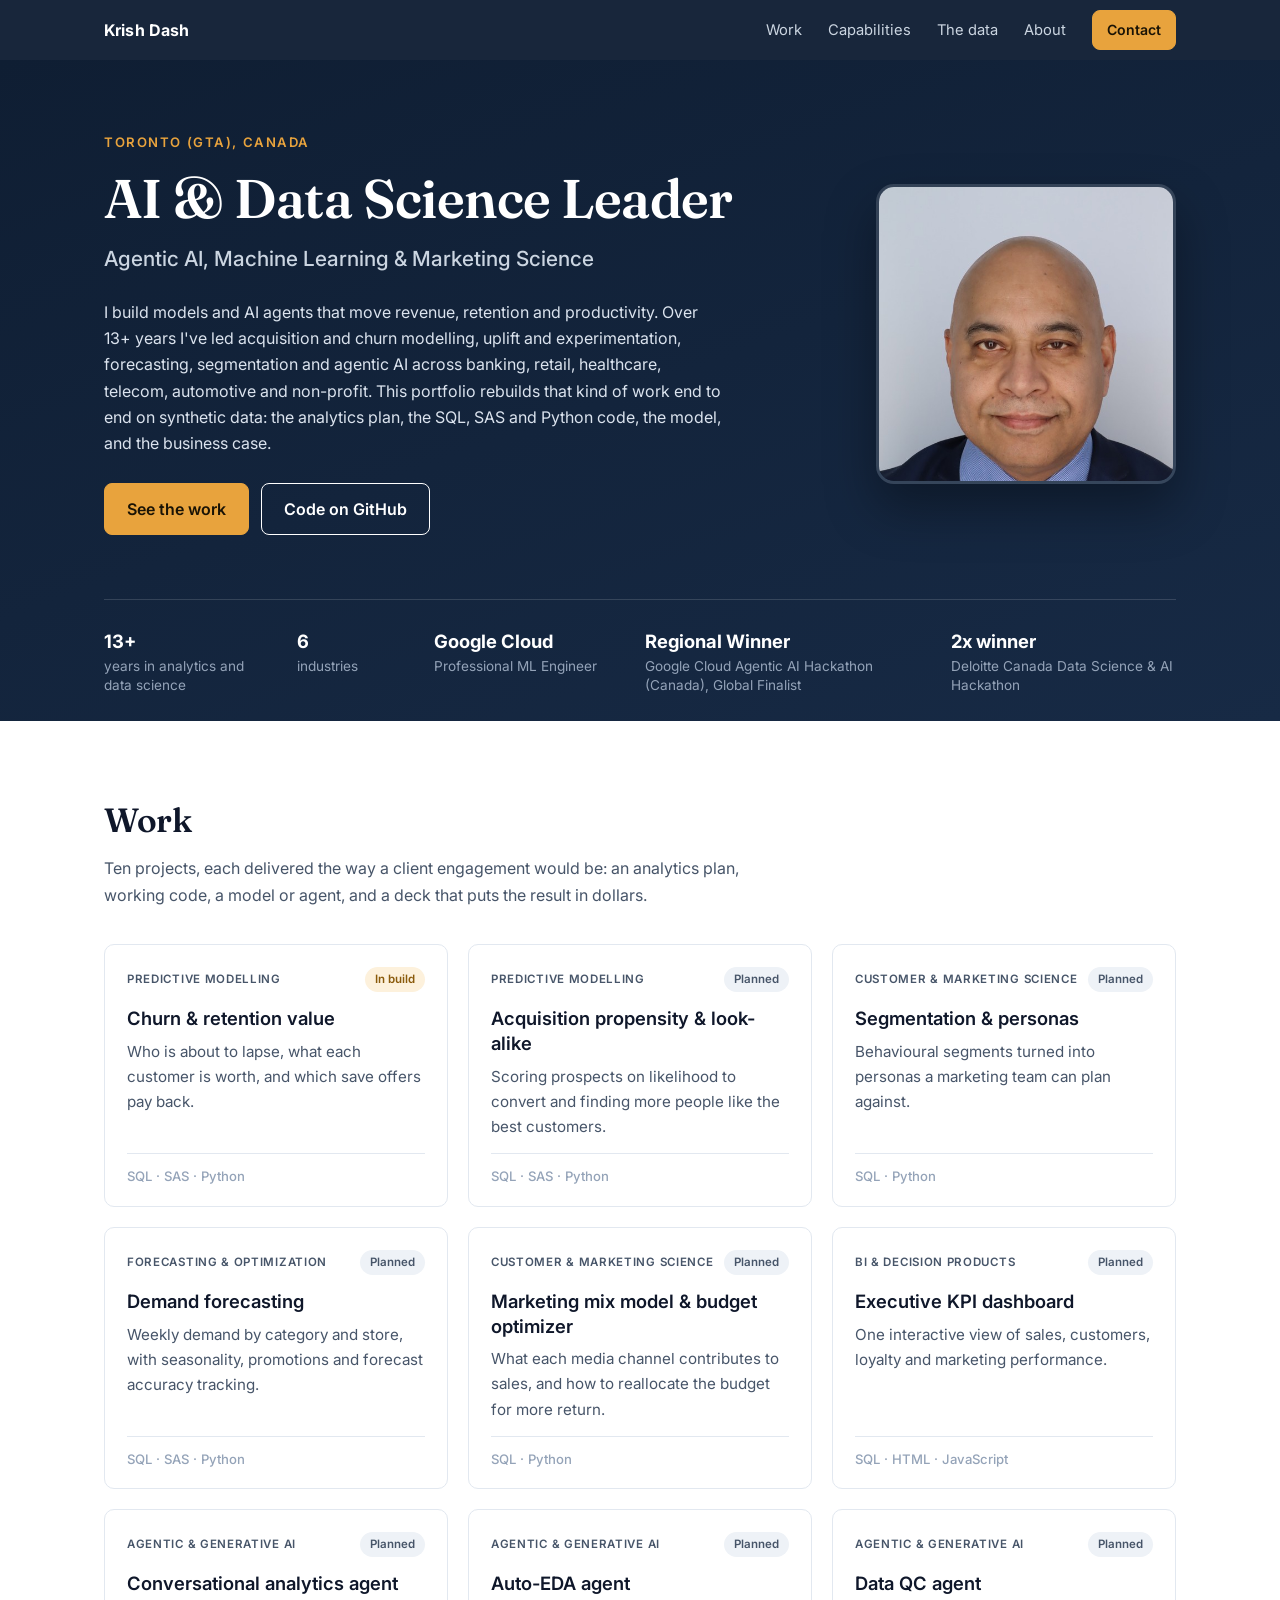
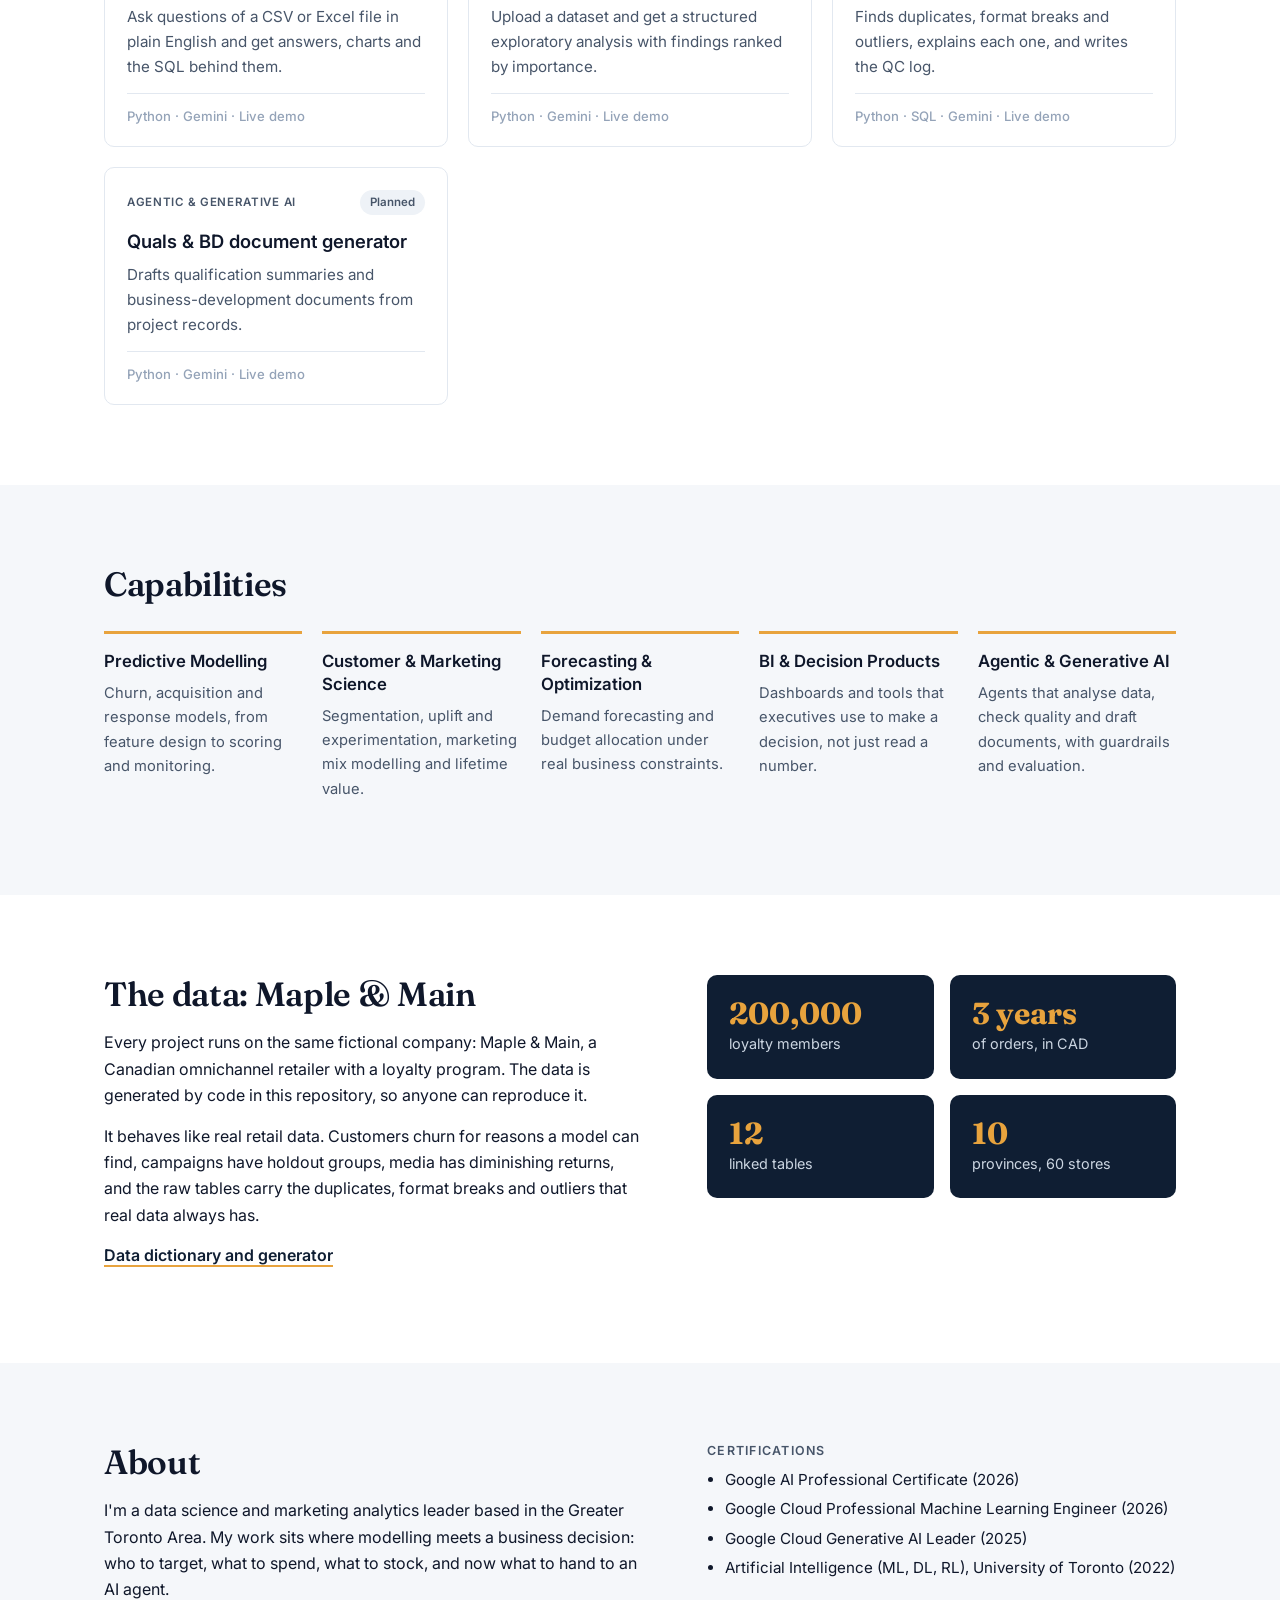
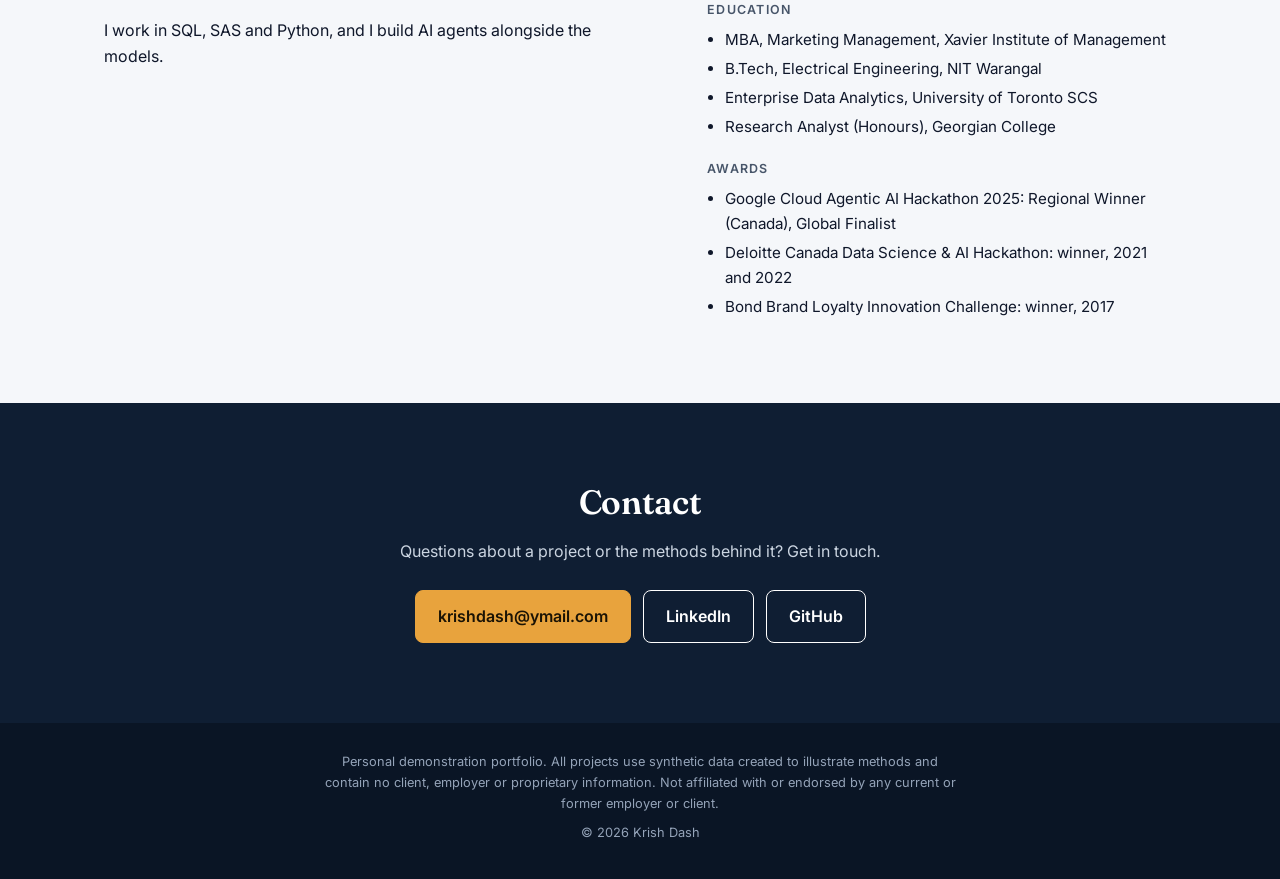
==== index.html @ e0f267b8 "Foundation: site shell, data generator, sample data" ====
<!DOCTYPE html>
<html lang="en-CA">
<head>
<meta charset="utf-8">
<meta name="viewport" content="width=device-width, initial-scale=1">
<title>Krish Dash · AI & Data Science Portfolio</title>
<meta name="description" content="End-to-end data science and agentic AI projects by Krish Dash: analytics plans, SQL, SAS and Python code, models and business cases, built on synthetic data.">
<link rel="preconnect" href="https://fonts.googleapis.com">
<link rel="preconnect" href="https://fonts.gstatic.com" crossorigin>
<link href="https://fonts.googleapis.com/css2?family=Inter:wght@400;500;600;700&family=Fraunces:opsz,wght@9..144,600&display=swap" rel="stylesheet">
<link rel="stylesheet" href="assets/css/site.css">
</head>
<body>

<header class="nav">
  <div class="wrap nav-in">
    <a class="brand" href="#top">Krish Dash</a>
    <nav aria-label="Main">
      <a href="#work">Work</a>
      <a href="#capabilities">Capabilities</a>
      <a href="#data">The data</a>
      <a href="#about">About</a>
      <a class="btn btn-sm" href="#contact">Contact</a>
    </nav>
  </div>
</header>

<main id="top">

<section class="hero">
  <div class="wrap hero-in">
    <div>
      <p class="eyebrow">Toronto (GTA), Canada</p>
      <h1>AI &amp; Data Science Leader</h1>
      <p class="sub">Agentic AI, Machine Learning &amp; Marketing Science</p>
      <p class="lead">I build models and AI agents that move revenue, retention and productivity. Over 13+ years I've led acquisition and churn modelling, uplift and experimentation, forecasting, segmentation and agentic AI across banking, retail, healthcare, telecom, automotive and non-profit. This portfolio rebuilds that kind of work end to end on synthetic data: the analytics plan, the SQL, SAS and Python code, the model, and the business case.</p>
      <div class="cta">
        <a class="btn" href="#work">See the work</a>
        <a class="btn btn-ghost" href="https://github.com/kcdash/analytics-portfolio">Code on GitHub</a>
      </div>
    </div>
    <img class="photo" src="assets/img/headshot.jpg" alt="Krish Dash" width="320" height="320">
  </div>
  <div class="wrap">
    <ul class="proof">
      <li><strong>13+</strong><span>years in analytics and data science</span></li>
      <li><strong>6</strong><span>industries</span></li>
      <li><strong>Google Cloud</strong><span>Professional ML Engineer</span></li>
      <li><strong>Regional Winner</strong><span>Google Cloud Agentic AI Hackathon (Canada), Global Finalist</span></li>
      <li><strong>2x winner</strong><span>Deloitte Canada Data Science &amp; AI Hackathon</span></li>
    </ul>
  </div>
</section>

<section id="work" class="section">
  <div class="wrap">
    <h2>Work</h2>
    <p class="section-lead">Ten projects, each delivered the way a client engagement would be: an analytics plan, working code, a model or agent, and a deck that puts the result in dollars.</p>
    <div class="grid">

      <article class="card">
        <div class="card-top"><span class="tag">Predictive Modelling</span><span class="status build">In build</span></div>
        <h3>Churn &amp; retention value</h3>
        <p>Who is about to lapse, what each customer is worth, and which save offers pay back.</p>
        <p class="stack">SQL · SAS · Python</p>
      </article>

      <article class="card">
        <div class="card-top"><span class="tag">Predictive Modelling</span><span class="status">Planned</span></div>
        <h3>Acquisition propensity &amp; look-alike</h3>
        <p>Scoring prospects on likelihood to convert and finding more people like the best customers.</p>
        <p class="stack">SQL · SAS · Python</p>
      </article>

      <article class="card">
        <div class="card-top"><span class="tag">Customer &amp; Marketing Science</span><span class="status">Planned</span></div>
        <h3>Segmentation &amp; personas</h3>
        <p>Behavioural segments turned into personas a marketing team can plan against.</p>
        <p class="stack">SQL · Python</p>
      </article>

      <article class="card">
        <div class="card-top"><span class="tag">Forecasting &amp; Optimization</span><span class="status">Planned</span></div>
        <h3>Demand forecasting</h3>
        <p>Weekly demand by category and store, with seasonality, promotions and forecast accuracy tracking.</p>
        <p class="stack">SQL · SAS · Python</p>
      </article>

      <article class="card">
        <div class="card-top"><span class="tag">Customer &amp; Marketing Science</span><span class="status">Planned</span></div>
        <h3>Marketing mix model &amp; budget optimizer</h3>
        <p>What each media channel contributes to sales, and how to reallocate the budget for more return.</p>
        <p class="stack">SQL · Python</p>
      </article>

      <article class="card">
        <div class="card-top"><span class="tag">BI &amp; Decision Products</span><span class="status">Planned</span></div>
        <h3>Executive KPI dashboard</h3>
        <p>One interactive view of sales, customers, loyalty and marketing performance.</p>
        <p class="stack">SQL · HTML · JavaScript</p>
      </article>

      <article class="card">
        <div class="card-top"><span class="tag">Agentic &amp; Generative AI</span><span class="status">Planned</span></div>
        <h3>Conversational analytics agent</h3>
        <p>Ask questions of a CSV or Excel file in plain English and get answers, charts and the SQL behind them.</p>
        <p class="stack">Python · Gemini · Live demo</p>
      </article>

      <article class="card">
        <div class="card-top"><span class="tag">Agentic &amp; Generative AI</span><span class="status">Planned</span></div>
        <h3>Auto-EDA agent</h3>
        <p>Upload a dataset and get a structured exploratory analysis with findings ranked by importance.</p>
        <p class="stack">Python · Gemini · Live demo</p>
      </article>

      <article class="card">
        <div class="card-top"><span class="tag">Agentic &amp; Generative AI</span><span class="status">Planned</span></div>
        <h3>Data QC agent</h3>
        <p>Finds duplicates, format breaks and outliers, explains each one, and writes the QC log.</p>
        <p class="stack">Python · SQL · Gemini · Live demo</p>
      </article>

      <article class="card">
        <div class="card-top"><span class="tag">Agentic &amp; Generative AI</span><span class="status">Planned</span></div>
        <h3>Quals &amp; BD document generator</h3>
        <p>Drafts qualification summaries and business-development documents from project records.</p>
        <p class="stack">Python · Gemini · Live demo</p>
      </article>

    </div>
  </div>
</section>

<section id="capabilities" class="section alt">
  <div class="wrap">
    <h2>Capabilities</h2>
    <div class="pillars">
      <div><h3>Predictive Modelling</h3><p>Churn, acquisition and response models, from feature design to scoring and monitoring.</p></div>
      <div><h3>Customer &amp; Marketing Science</h3><p>Segmentation, uplift and experimentation, marketing mix modelling and lifetime value.</p></div>
      <div><h3>Forecasting &amp; Optimization</h3><p>Demand forecasting and budget allocation under real business constraints.</p></div>
      <div><h3>BI &amp; Decision Products</h3><p>Dashboards and tools that executives use to make a decision, not just read a number.</p></div>
      <div><h3>Agentic &amp; Generative AI</h3><p>Agents that analyse data, check quality and draft documents, with guardrails and evaluation.</p></div>
    </div>
  </div>
</section>

<section id="data" class="section">
  <div class="wrap two-col">
    <div>
      <h2>The data: Maple &amp; Main</h2>
      <p>Every project runs on the same fictional company: Maple &amp; Main, a Canadian omnichannel retailer with a loyalty program. The data is generated by code in this repository, so anyone can reproduce it.</p>
      <p>It behaves like real retail data. Customers churn for reasons a model can find, campaigns have holdout groups, media has diminishing returns, and the raw tables carry the duplicates, format breaks and outliers that real data always has.</p>
      <p><a class="link" href="https://github.com/kcdash/analytics-portfolio/tree/main/data">Data dictionary and generator</a></p>
    </div>
    <ul class="facts">
      <li><strong>200,000</strong><span>loyalty members</span></li>
      <li><strong>3 years</strong><span>of orders, in CAD</span></li>
      <li><strong>12</strong><span>linked tables</span></li>
      <li><strong>10</strong><span>provinces, 60 stores</span></li>
    </ul>
  </div>
</section>

<section id="about" class="section alt">
  <div class="wrap two-col">
    <div>
      <h2>About</h2>
      <p>I'm a data science and marketing analytics leader based in the Greater Toronto Area. My work sits where modelling meets a business decision: who to target, what to spend, what to stock, and now what to hand to an AI agent.</p>
      <p>I work in SQL, SAS and Python, and I build AI agents alongside the models.</p>
    </div>
    <div class="creds">
      <h3>Certifications</h3>
      <ul>
        <li>Google AI Professional Certificate (2026)</li>
        <li>Google Cloud Professional Machine Learning Engineer (2026)</li>
        <li>Google Cloud Generative AI Leader (2025)</li>
        <li>Artificial Intelligence (ML, DL, RL), University of Toronto (2022)</li>
      </ul>
      <h3>Education</h3>
      <ul>
        <li>MBA, Marketing Management, Xavier Institute of Management</li>
        <li>B.Tech, Electrical Engineering, NIT Warangal</li>
        <li>Enterprise Data Analytics, University of Toronto SCS</li>
        <li>Research Analyst (Honours), Georgian College</li>
      </ul>
      <h3>Awards</h3>
      <ul>
        <li>Google Cloud Agentic AI Hackathon 2025: Regional Winner (Canada), Global Finalist</li>
        <li>Deloitte Canada Data Science &amp; AI Hackathon: winner, 2021 and 2022</li>
        <li>Bond Brand Loyalty Innovation Challenge: winner, 2017</li>
      </ul>
    </div>
  </div>
</section>

<section id="contact" class="section contact">
  <div class="wrap">
    <h2>Contact</h2>
    <p>Questions about a project or the methods behind it? Get in touch.</p>
    <div class="cta">
      <a class="btn" href="mailto:krishdash@ymail.com">krishdash@ymail.com</a>
      <a class="btn btn-ghost" href="https://www.linkedin.com/in/krishdash/">LinkedIn</a>
      <a class="btn btn-ghost" href="https://github.com/kcdash">GitHub</a>
    </div>
  </div>
</section>

</main>

<footer>
  <div class="wrap">
    <p>Personal demonstration portfolio. All projects use synthetic data created to illustrate methods and contain no client, employer or proprietary information. Not affiliated with or endorsed by any current or former employer or client.</p>
    <p>© 2026 Krish Dash</p>
  </div>
</footer>

</body>
</html>
---- assets/css/site.css ----
/* Krish Dash portfolio: navy / slate with one amber accent */
:root {
  --navy: #0f1e33;
  --navy-2: #172a45;
  --slate: #475569;
  --slate-light: #94a3b8;
  --line: #e2e8f0;
  --bg: #ffffff;
  --bg-alt: #f5f7fa;
  --ink: #0f172a;
  --accent: #e8a33d;
  --accent-ink: #1a1305;
  --radius: 10px;
  --wrap: 1120px;
}
* { box-sizing: border-box; }
html { scroll-behavior: smooth; scroll-padding-top: 72px; }
body {
  margin: 0; background: var(--bg); color: var(--ink);
  font: 16px/1.65 Inter, system-ui, -apple-system, "Segoe UI", Roboto, sans-serif;
  -webkit-font-smoothing: antialiased;
}
.wrap { max-width: var(--wrap); margin: 0 auto; padding: 0 24px; }
h1, h2 { font-family: Fraunces, Georgia, serif; font-weight: 600; letter-spacing: -0.01em; line-height: 1.15; margin: 0; }
h1 { font-size: clamp(2.2rem, 5vw, 3.4rem); }
h2 { font-size: clamp(1.6rem, 3vw, 2.1rem); margin-bottom: 16px; }
h3 { font-size: 1.05rem; font-weight: 600; margin: 0 0 8px; line-height: 1.35; }
p { margin: 0 0 14px; }
a { color: inherit; }

/* nav */
.nav { position: sticky; top: 0; z-index: 10; background: rgba(15, 30, 51, 0.96); backdrop-filter: blur(6px); color: #fff; }
.nav-in { display: flex; align-items: center; justify-content: space-between; height: 60px; }
.brand { font-weight: 700; text-decoration: none; letter-spacing: 0.01em; }
.nav nav { display: flex; align-items: center; gap: 26px; font-size: 0.92rem; }
.nav nav a { text-decoration: none; color: #cbd5e1; }
.nav nav a:hover { color: #fff; }

/* buttons */
.btn {
  display: inline-block; padding: 12px 22px; border-radius: 8px; background: var(--accent); color: var(--accent-ink);
  font-weight: 600; text-decoration: none; border: 1.5px solid var(--accent); transition: transform 0.15s, background 0.15s;
}
.btn:hover { transform: translateY(-1px); background: #f0b352; }
.btn-ghost { background: transparent; color: inherit; border-color: currentColor; }
.btn-ghost:hover { background: rgba(148, 163, 184, 0.15); }
.nav nav a.btn-sm { padding: 7px 14px; font-size: 0.88rem; color: var(--accent-ink); }
.cta { display: flex; flex-wrap: wrap; gap: 12px; margin-top: 26px; }

/* hero */
.hero { background: linear-gradient(160deg, var(--navy) 0%, var(--navy-2) 100%); color: #fff; padding: 72px 0 0; }
.hero-in { display: grid; grid-template-columns: 1fr 300px; gap: 56px; align-items: center; }
.eyebrow { color: var(--accent); font-weight: 600; font-size: 0.82rem; letter-spacing: 0.12em; text-transform: uppercase; margin-bottom: 14px; }
.sub { font-size: clamp(1.05rem, 2vw, 1.3rem); color: #cbd5e1; margin: 12px 0 22px; font-weight: 500; }
.lead { color: #dbe3ee; max-width: 62ch; }
.photo { width: 300px; height: 300px; object-fit: cover; object-position: center top; border-radius: 18px; border: 3px solid rgba(255, 255, 255, 0.14); box-shadow: 0 24px 50px rgba(0, 0, 0, 0.35); }
.proof {
  list-style: none; margin: 64px 0 0; padding: 26px 0; display: grid; grid-template-columns: 0.9fr 0.6fr 1fr 1.5fr 1.2fr; gap: 24px;
  border-top: 1px solid rgba(255, 255, 255, 0.14);
}
.proof strong { display: block; font-size: 1.15rem; color: #fff; }
.proof span { font-size: 0.85rem; color: var(--slate-light); line-height: 1.4; display: block; }

/* sections */
.section { padding: 80px 0; }
.alt { background: var(--bg-alt); }
.section-lead { color: var(--slate); max-width: 68ch; margin-bottom: 36px; }
.two-col { display: grid; grid-template-columns: 1.15fr 1fr; gap: 64px; align-items: start; }
.link { color: var(--navy); font-weight: 600; text-underline-offset: 4px; text-decoration-color: var(--accent); text-decoration-thickness: 2px; }

/* project cards */
.grid { display: grid; grid-template-columns: repeat(auto-fill, minmax(320px, 1fr)); gap: 20px; }
.card {
  background: #fff; border: 1px solid var(--line); border-radius: var(--radius); padding: 22px 22px 18px;
  display: flex; flex-direction: column; transition: box-shadow 0.2s, transform 0.2s, border-color 0.2s;
}
.card:hover { box-shadow: 0 12px 28px rgba(15, 30, 51, 0.09); transform: translateY(-2px); border-color: #cbd5e1; }
.card-top { display: flex; justify-content: space-between; align-items: center; gap: 10px; margin-bottom: 14px; }
.tag { font-size: 0.72rem; font-weight: 600; letter-spacing: 0.06em; text-transform: uppercase; color: var(--slate); }
.status { font-size: 0.72rem; font-weight: 600; padding: 3px 10px; border-radius: 999px; background: #eef2f7; color: var(--slate); white-space: nowrap; }
.status.build { background: #fdf1dc; color: #8a5a0b; }
.status.live { background: #dcfce7; color: #166534; }
.card h3 { font-size: 1.15rem; }
.card p { color: var(--slate); font-size: 0.95rem; }
.card .stack { margin: auto 0 0; padding-top: 12px; border-top: 1px solid var(--line); font-size: 0.82rem; color: var(--slate-light); font-weight: 500; }

/* pillars */
.pillars { display: grid; grid-template-columns: repeat(5, 1fr); gap: 20px; margin-top: 28px; }
.pillars div { border-top: 3px solid var(--accent); padding-top: 16px; }
.pillars p { color: var(--slate); font-size: 0.92rem; }

/* facts */
.facts { list-style: none; margin: 0; padding: 0; display: grid; grid-template-columns: 1fr 1fr; gap: 16px; }
.facts li { background: var(--navy); color: #fff; border-radius: var(--radius); padding: 22px; }
.facts strong { display: block; font-family: Fraunces, Georgia, serif; font-size: 1.9rem; line-height: 1.1; color: var(--accent); }
.facts span { font-size: 0.9rem; color: #cbd5e1; }

/* credentials */
.creds h3 { font-size: 0.78rem; letter-spacing: 0.1em; text-transform: uppercase; color: var(--slate); margin: 22px 0 8px; }
.creds h3:first-child { margin-top: 0; }
.creds ul { margin: 0; padding-left: 18px; color: var(--ink); font-size: 0.95rem; }
.creds li { margin-bottom: 4px; }

/* contact and footer */
.contact { background: var(--navy); color: #fff; text-align: center; }
.contact p { color: #cbd5e1; }
.contact .cta { justify-content: center; }
footer { background: #0a1525; color: var(--slate-light); font-size: 0.8rem; padding: 28px 0; text-align: center; }
footer p { max-width: 80ch; margin: 0 auto 8px; }

@media (max-width: 900px) {
  .hero-in, .two-col { grid-template-columns: 1fr; gap: 36px; }
  .photo { width: 200px; height: 200px; order: -1; }
  .proof { grid-template-columns: 1fr 1fr; }
  .pillars { grid-template-columns: 1fr 1fr; }
  .nav nav a:not(.btn-sm) { display: none; }
  .section { padding: 56px 0; }
}
@media (max-width: 520px) {
  .wrap { padding: 0 16px; }
  .grid { grid-template-columns: 1fr; }
  .pillars, .facts { grid-template-columns: 1fr; }
}
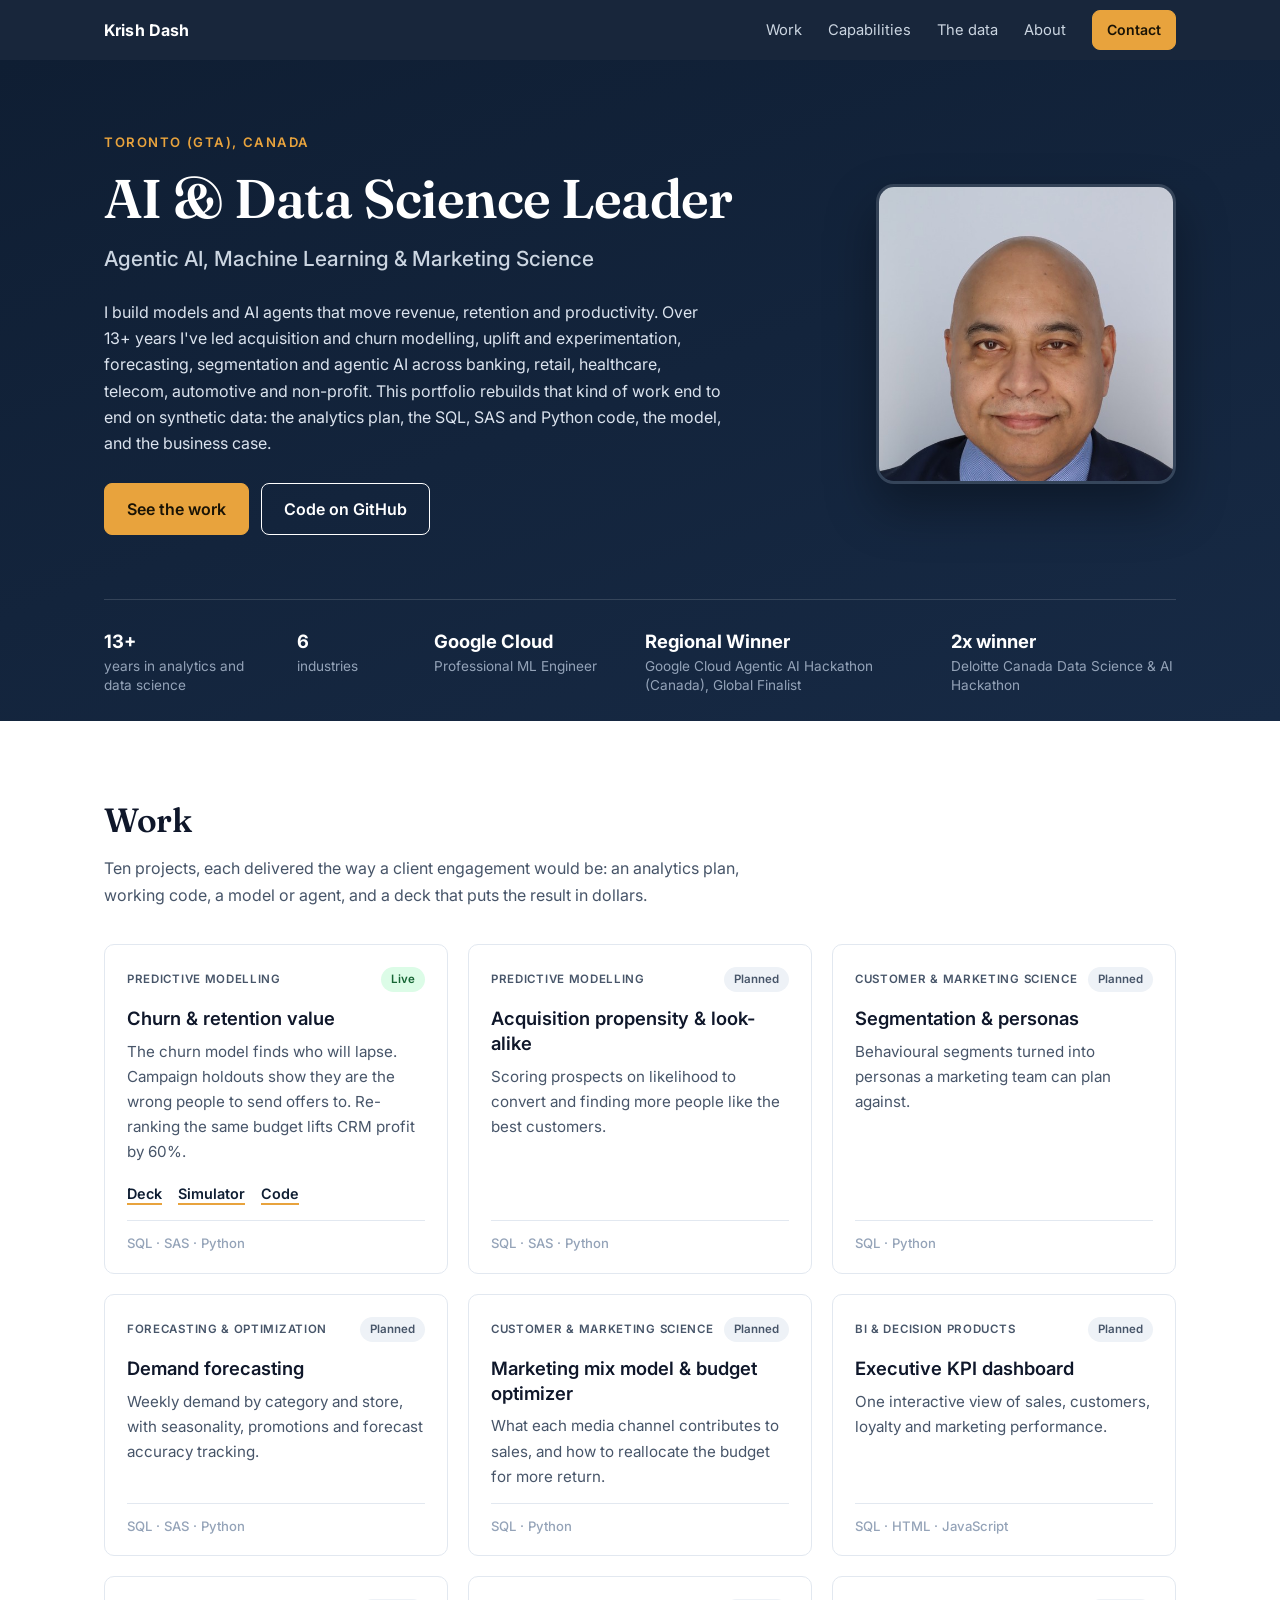
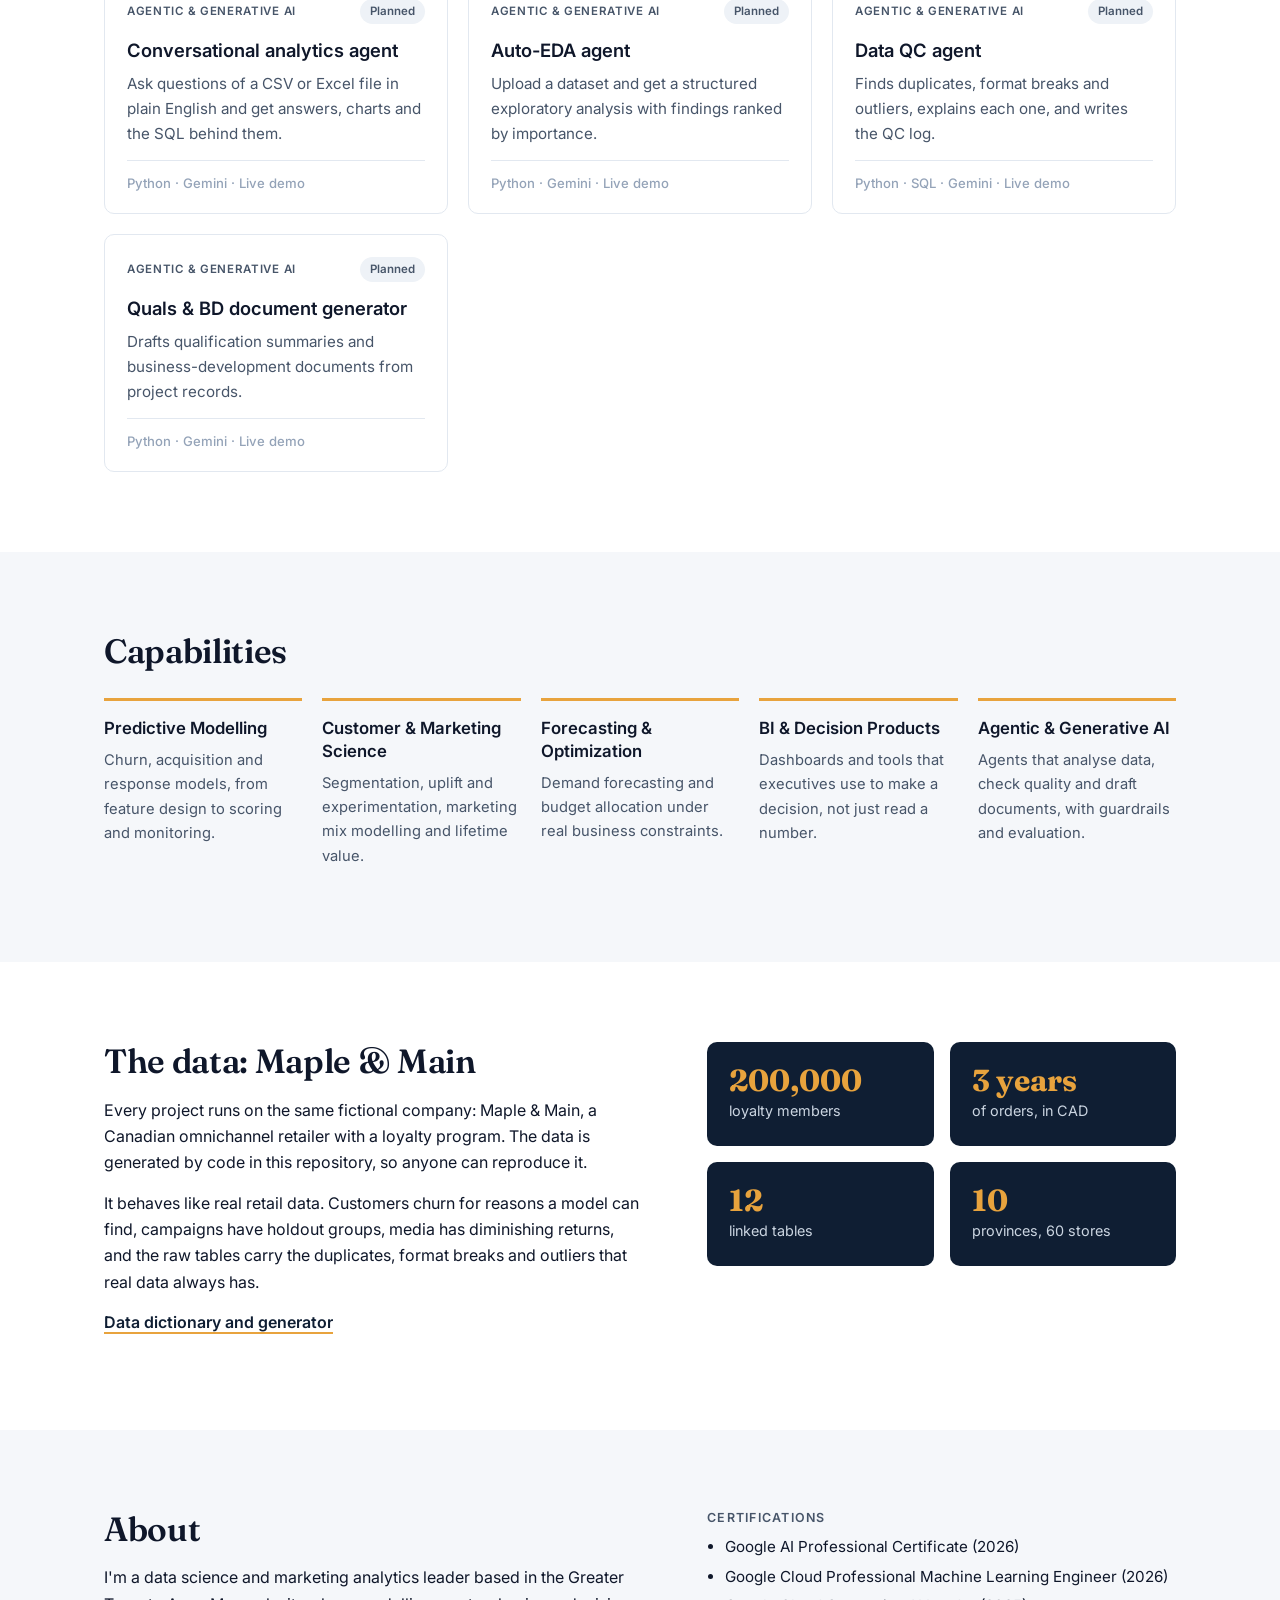
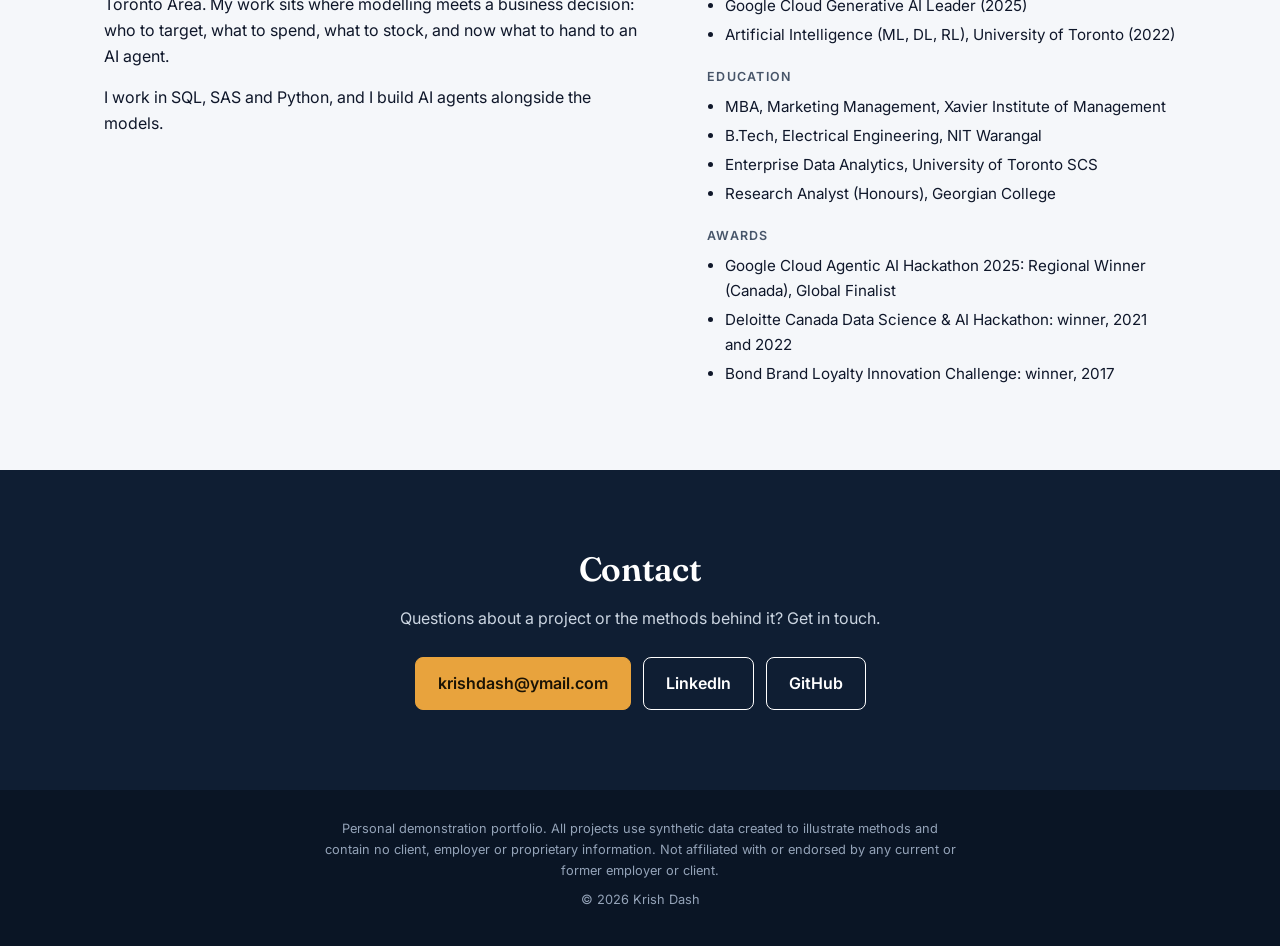
==== commit 588ffd7b: "Add P1 churn and retention project" ====
--- a/index.html
+++ b/index.html
@@ -59,9 +59,10 @@
     <div class="grid">
 
       <article class="card">
-        <div class="card-top"><span class="tag">Predictive Modelling</span><span class="status build">In build</span></div>
+        <div class="card-top"><span class="tag">Predictive Modelling</span><span class="status live">Live</span></div>
         <h3>Churn &amp; retention value</h3>
-        <p>Who is about to lapse, what each customer is worth, and which save offers pay back.</p>
+        <p>The churn model finds who will lapse. Campaign holdouts show they are the wrong people to send offers to. Re-ranking the same budget lifts CRM profit by 60%.</p>
+        <p class="links"><a href="projects/01-churn-retention/deck/">Deck</a><a href="projects/01-churn-retention/demo/">Simulator</a><a href="https://github.com/kcdash/analytics-portfolio/tree/main/projects/01-churn-retention">Code</a></p>
         <p class="stack">SQL · SAS · Python</p>
       </article>
 
--- a/assets/css/site.css
+++ b/assets/css/site.css
@@ -82,6 +82,8 @@
 .status.live { background: #dcfce7; color: #166534; }
 .card h3 { font-size: 1.15rem; }
 .card p { color: var(--slate); font-size: 0.95rem; }
+.card .links { display: flex; gap: 16px; margin: 4px 0 14px; }
+.card .links a { color: var(--navy); font-weight: 600; font-size: 0.9rem; text-decoration: underline; text-decoration-color: var(--accent); text-decoration-thickness: 2px; text-underline-offset: 4px; }
 .card .stack { margin: auto 0 0; padding-top: 12px; border-top: 1px solid var(--line); font-size: 0.82rem; color: var(--slate-light); font-weight: 500; }
 
 /* pillars */
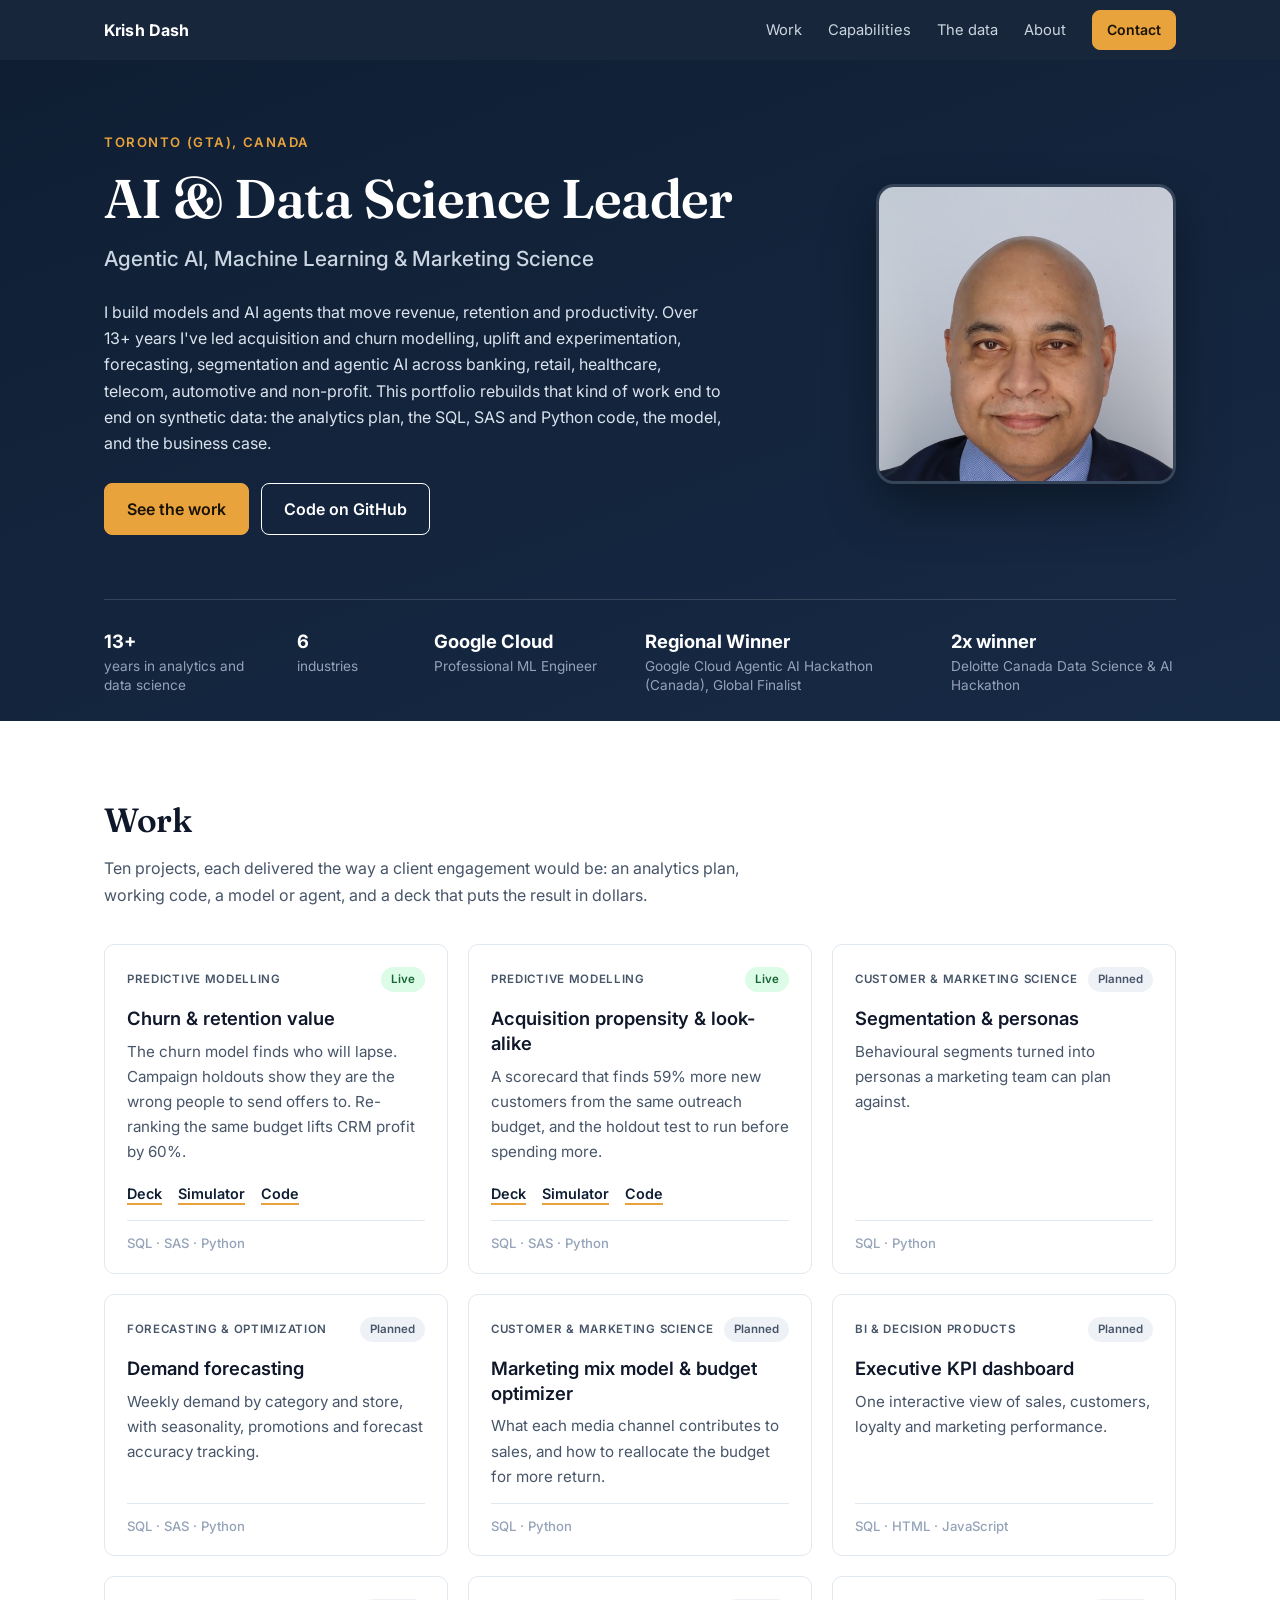
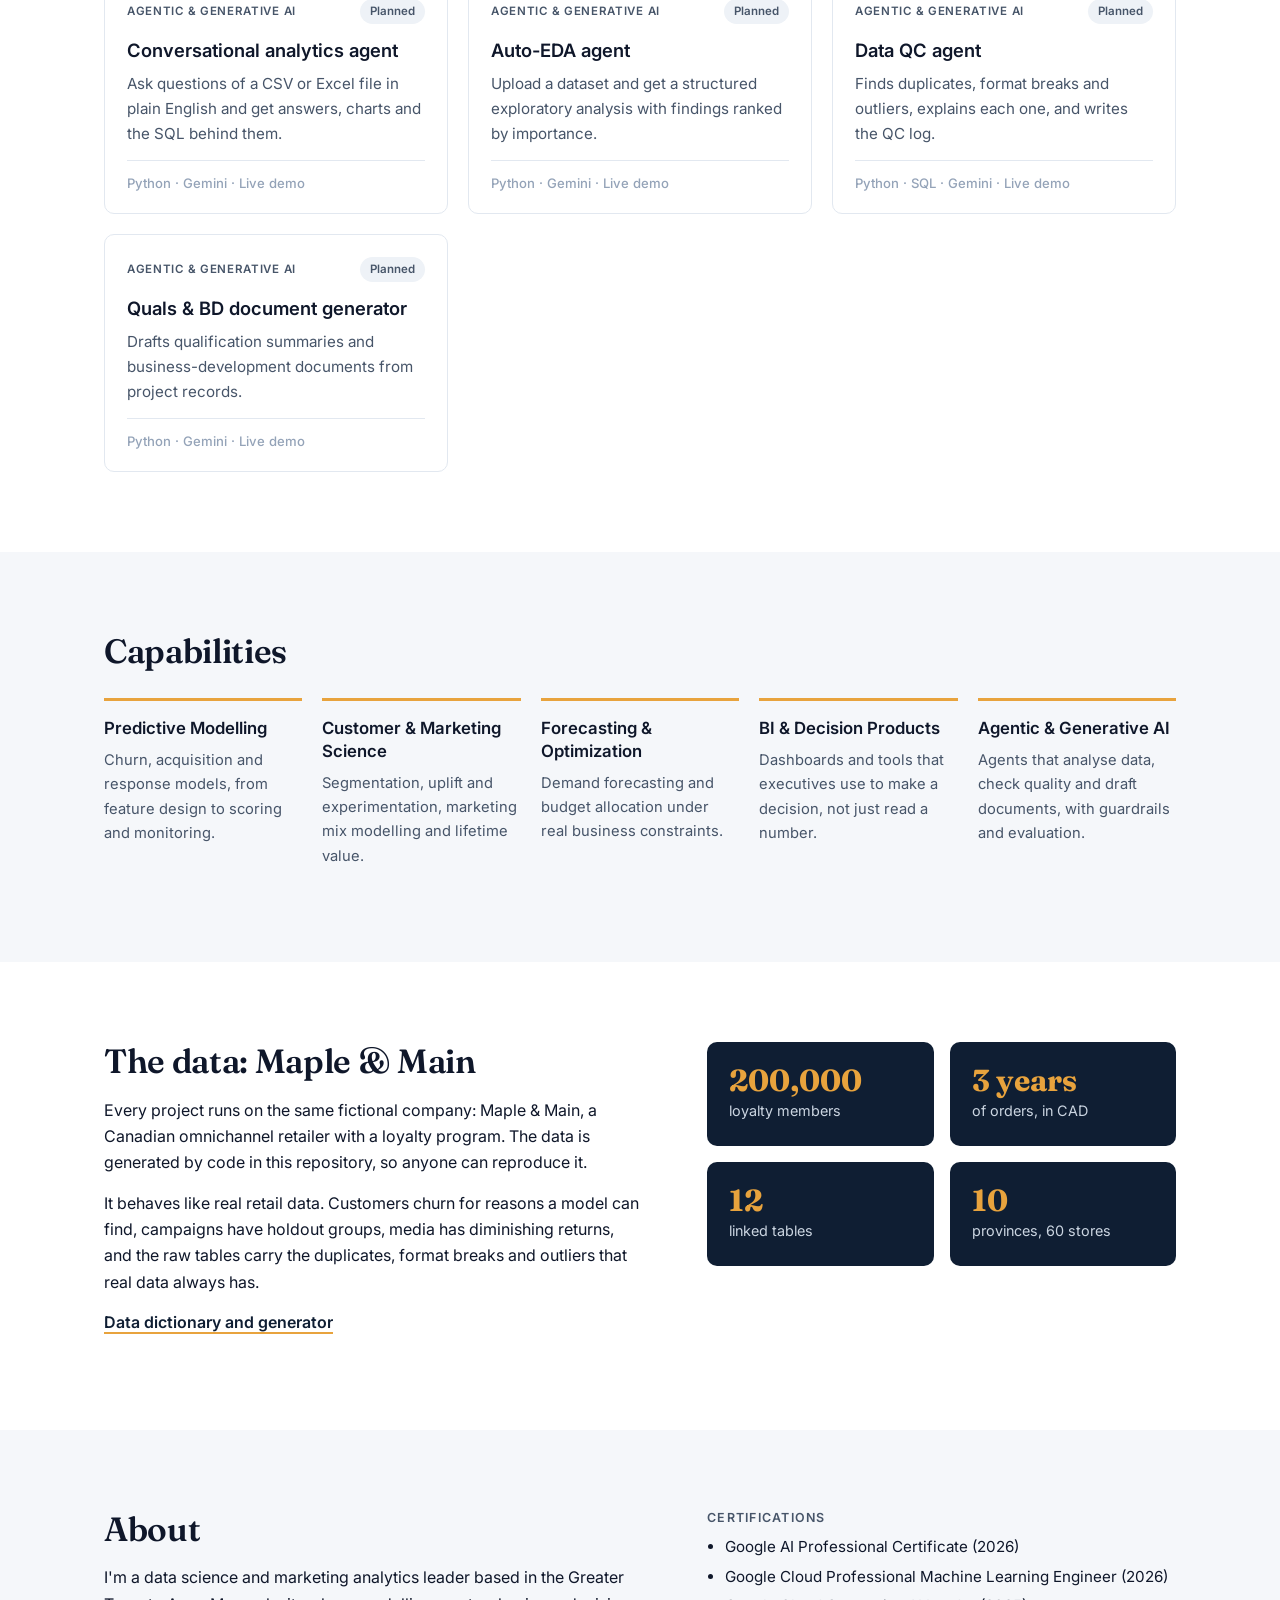
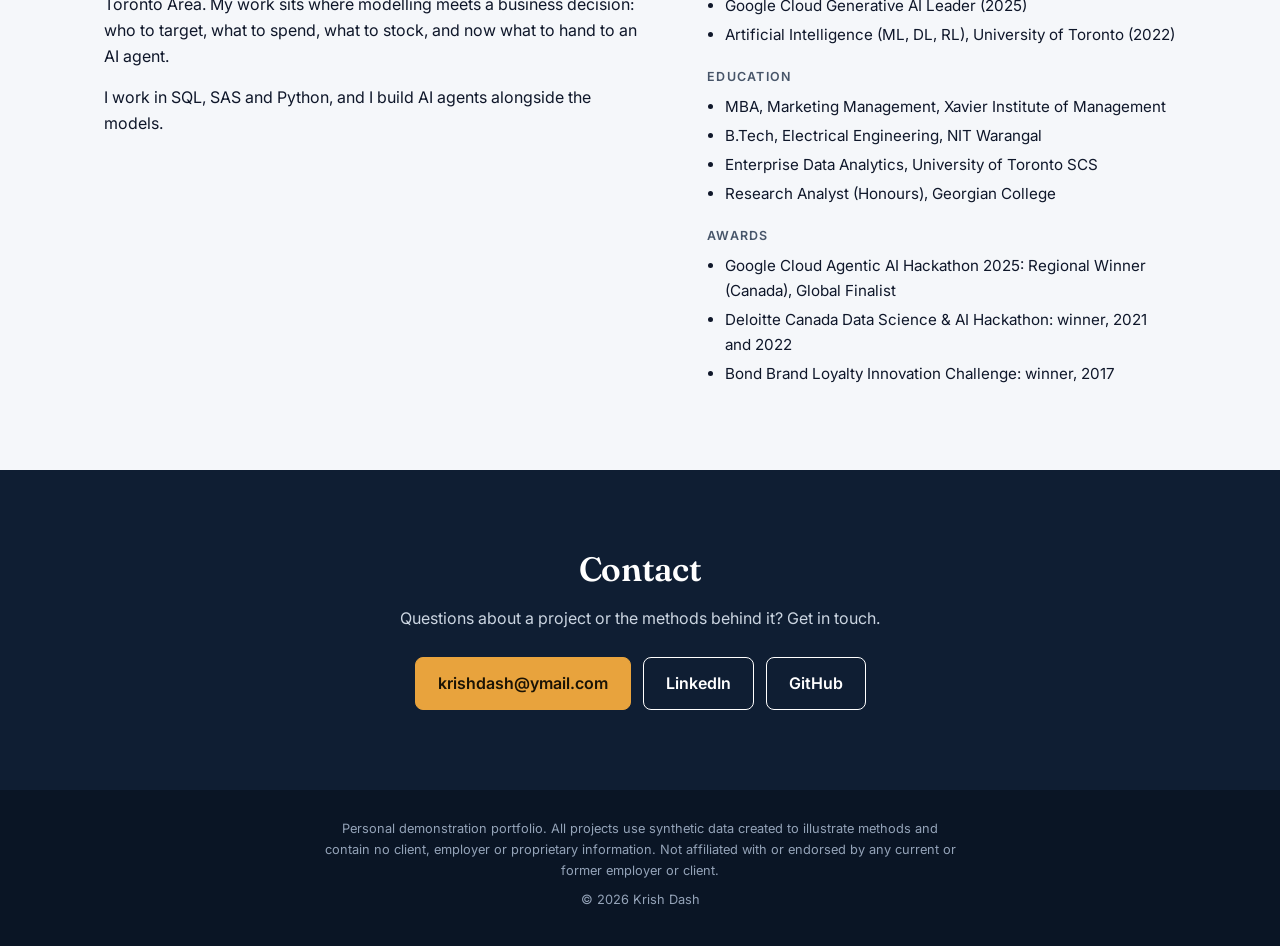
==== commit 5a62f00c: "P2 Acquisition" ====
--- a/index.html
+++ b/index.html
@@ -67,9 +67,10 @@
       </article>
 
       <article class="card">
-        <div class="card-top"><span class="tag">Predictive Modelling</span><span class="status">Planned</span></div>
+        <div class="card-top"><span class="tag">Predictive Modelling</span><span class="status live">Live</span></div>
         <h3>Acquisition propensity &amp; look-alike</h3>
-        <p>Scoring prospects on likelihood to convert and finding more people like the best customers.</p>
+        <p>A scorecard that finds 59% more new customers from the same outreach budget, and the holdout test to run before spending more.</p>
+        <p class="links"><a href="projects/02-acquisition-propensity/deck/">Deck</a><a href="projects/02-acquisition-propensity/demo/">Simulator</a><a href="https://github.com/kcdash/analytics-portfolio/tree/main/projects/02-acquisition-propensity">Code</a></p>
         <p class="stack">SQL · SAS · Python</p>
       </article>
 
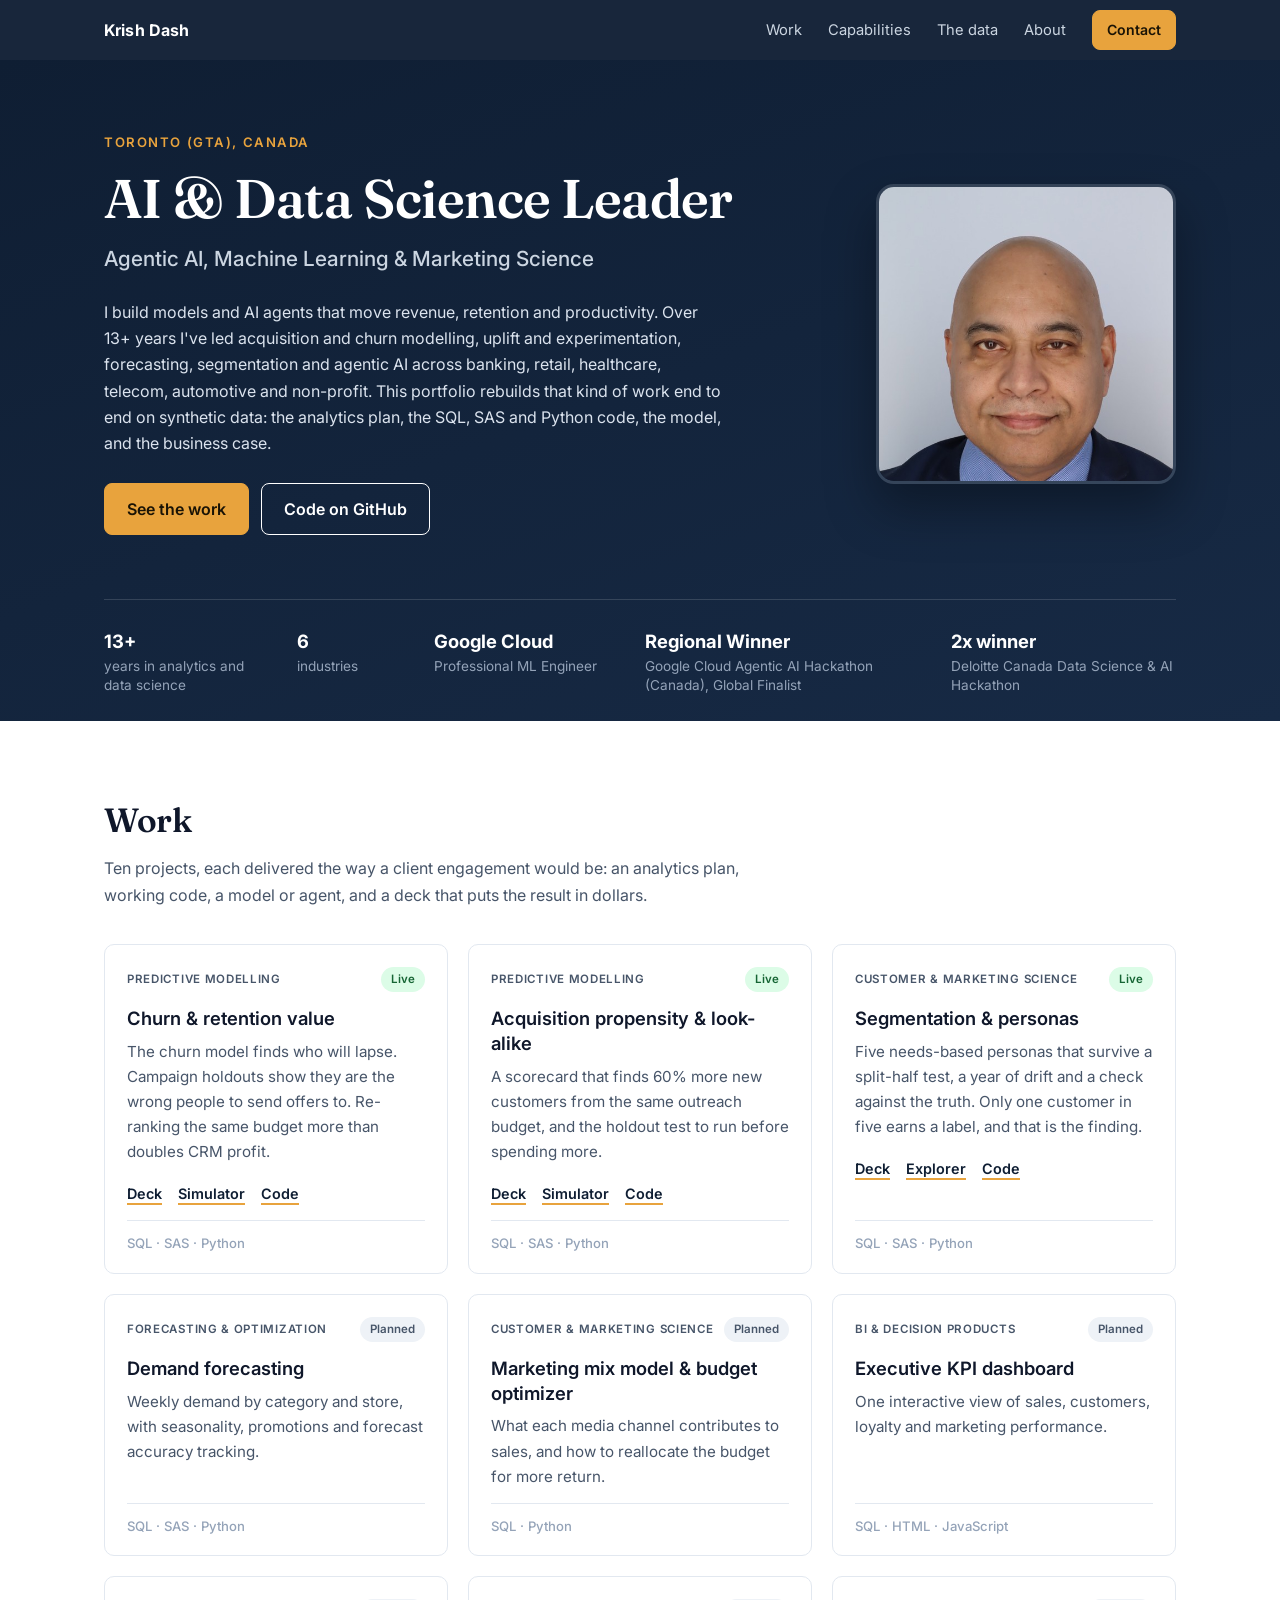
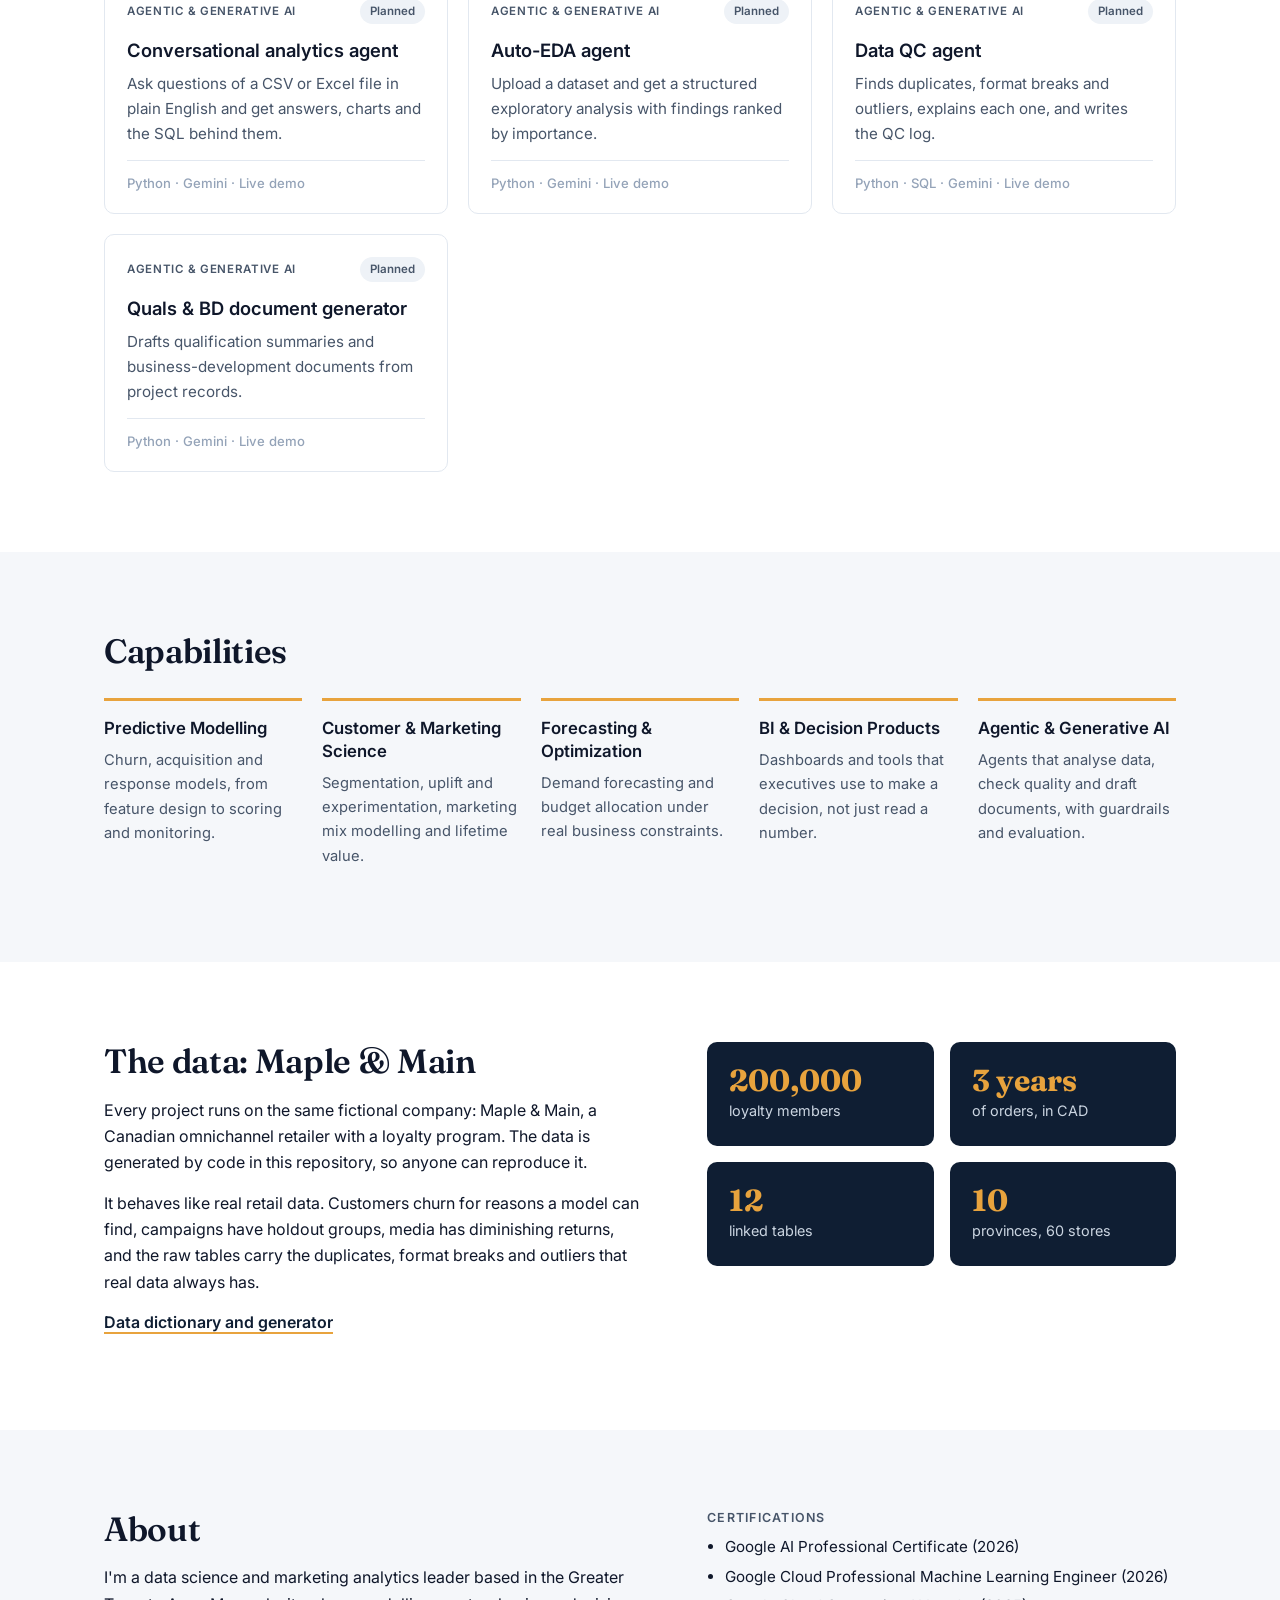
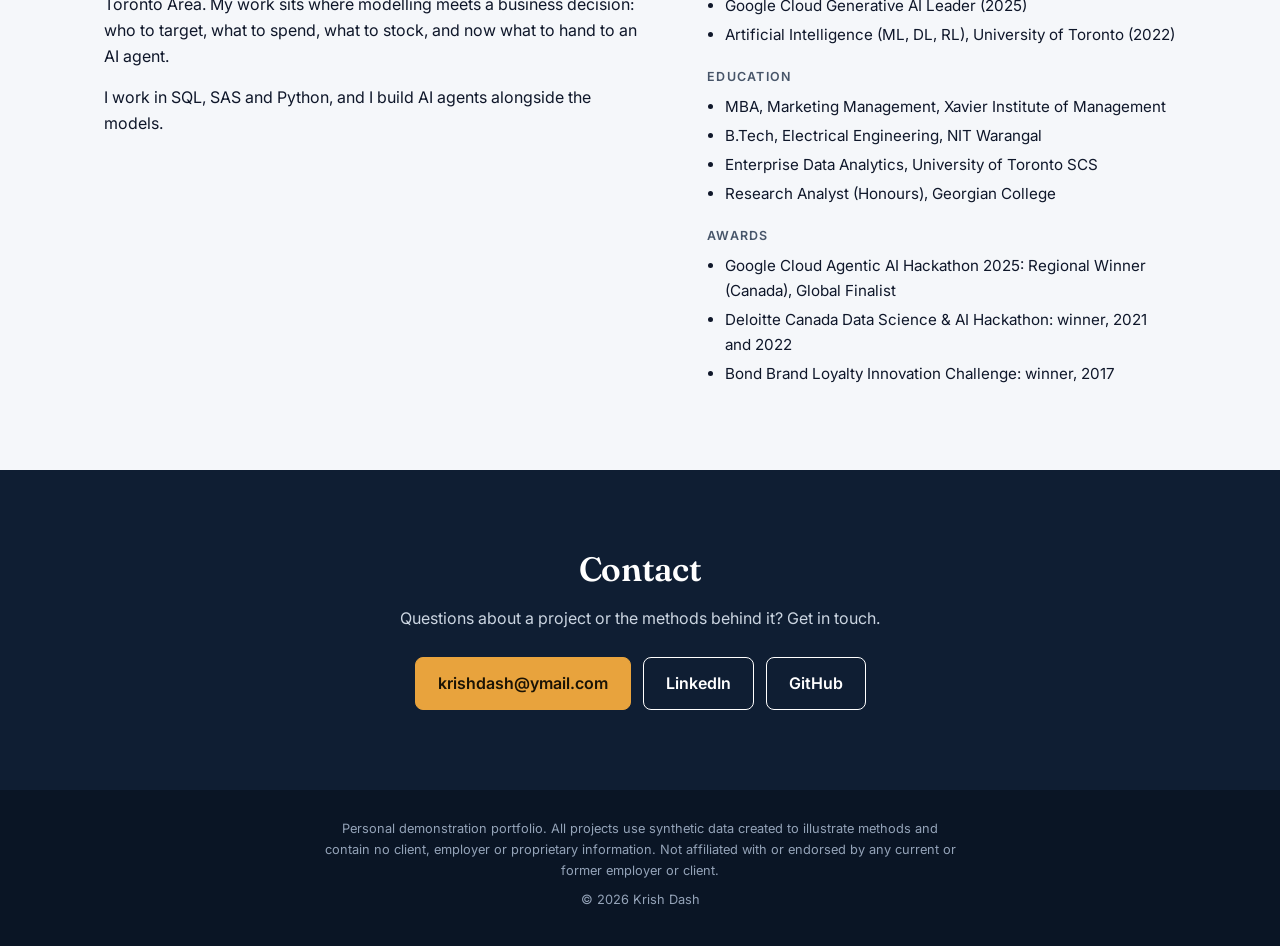
==== commit ea99f944: "Segmentation Persona" ====
--- a/index.html
+++ b/index.html
@@ -61,7 +61,7 @@
       <article class="card">
         <div class="card-top"><span class="tag">Predictive Modelling</span><span class="status live">Live</span></div>
         <h3>Churn &amp; retention value</h3>
-        <p>The churn model finds who will lapse. Campaign holdouts show they are the wrong people to send offers to. Re-ranking the same budget lifts CRM profit by 60%.</p>
+        <p>The churn model finds who will lapse. Campaign holdouts show they are the wrong people to send offers to. Re-ranking the same budget more than doubles CRM profit.</p>
         <p class="links"><a href="projects/01-churn-retention/deck/">Deck</a><a href="projects/01-churn-retention/demo/">Simulator</a><a href="https://github.com/kcdash/analytics-portfolio/tree/main/projects/01-churn-retention">Code</a></p>
         <p class="stack">SQL · SAS · Python</p>
       </article>
@@ -69,16 +69,17 @@
       <article class="card">
         <div class="card-top"><span class="tag">Predictive Modelling</span><span class="status live">Live</span></div>
         <h3>Acquisition propensity &amp; look-alike</h3>
-        <p>A scorecard that finds 59% more new customers from the same outreach budget, and the holdout test to run before spending more.</p>
+        <p>A scorecard that finds 60% more new customers from the same outreach budget, and the holdout test to run before spending more.</p>
         <p class="links"><a href="projects/02-acquisition-propensity/deck/">Deck</a><a href="projects/02-acquisition-propensity/demo/">Simulator</a><a href="https://github.com/kcdash/analytics-portfolio/tree/main/projects/02-acquisition-propensity">Code</a></p>
         <p class="stack">SQL · SAS · Python</p>
       </article>
 
       <article class="card">
-        <div class="card-top"><span class="tag">Customer &amp; Marketing Science</span><span class="status">Planned</span></div>
+        <div class="card-top"><span class="tag">Customer &amp; Marketing Science</span><span class="status live">Live</span></div>
         <h3>Segmentation &amp; personas</h3>
-        <p>Behavioural segments turned into personas a marketing team can plan against.</p>
-        <p class="stack">SQL · Python</p>
+        <p>Five needs-based personas that survive a split-half test, a year of drift and a check against the truth. Only one customer in five earns a label, and that is the finding.</p>
+        <p class="links"><a href="projects/03-segmentation-personas/deck/">Deck</a><a href="projects/03-segmentation-personas/demo/">Explorer</a><a href="https://github.com/kcdash/analytics-portfolio/tree/main/projects/03-segmentation-personas">Code</a></p>
+        <p class="stack">SQL · SAS · Python</p>
       </article>
 
       <article class="card">
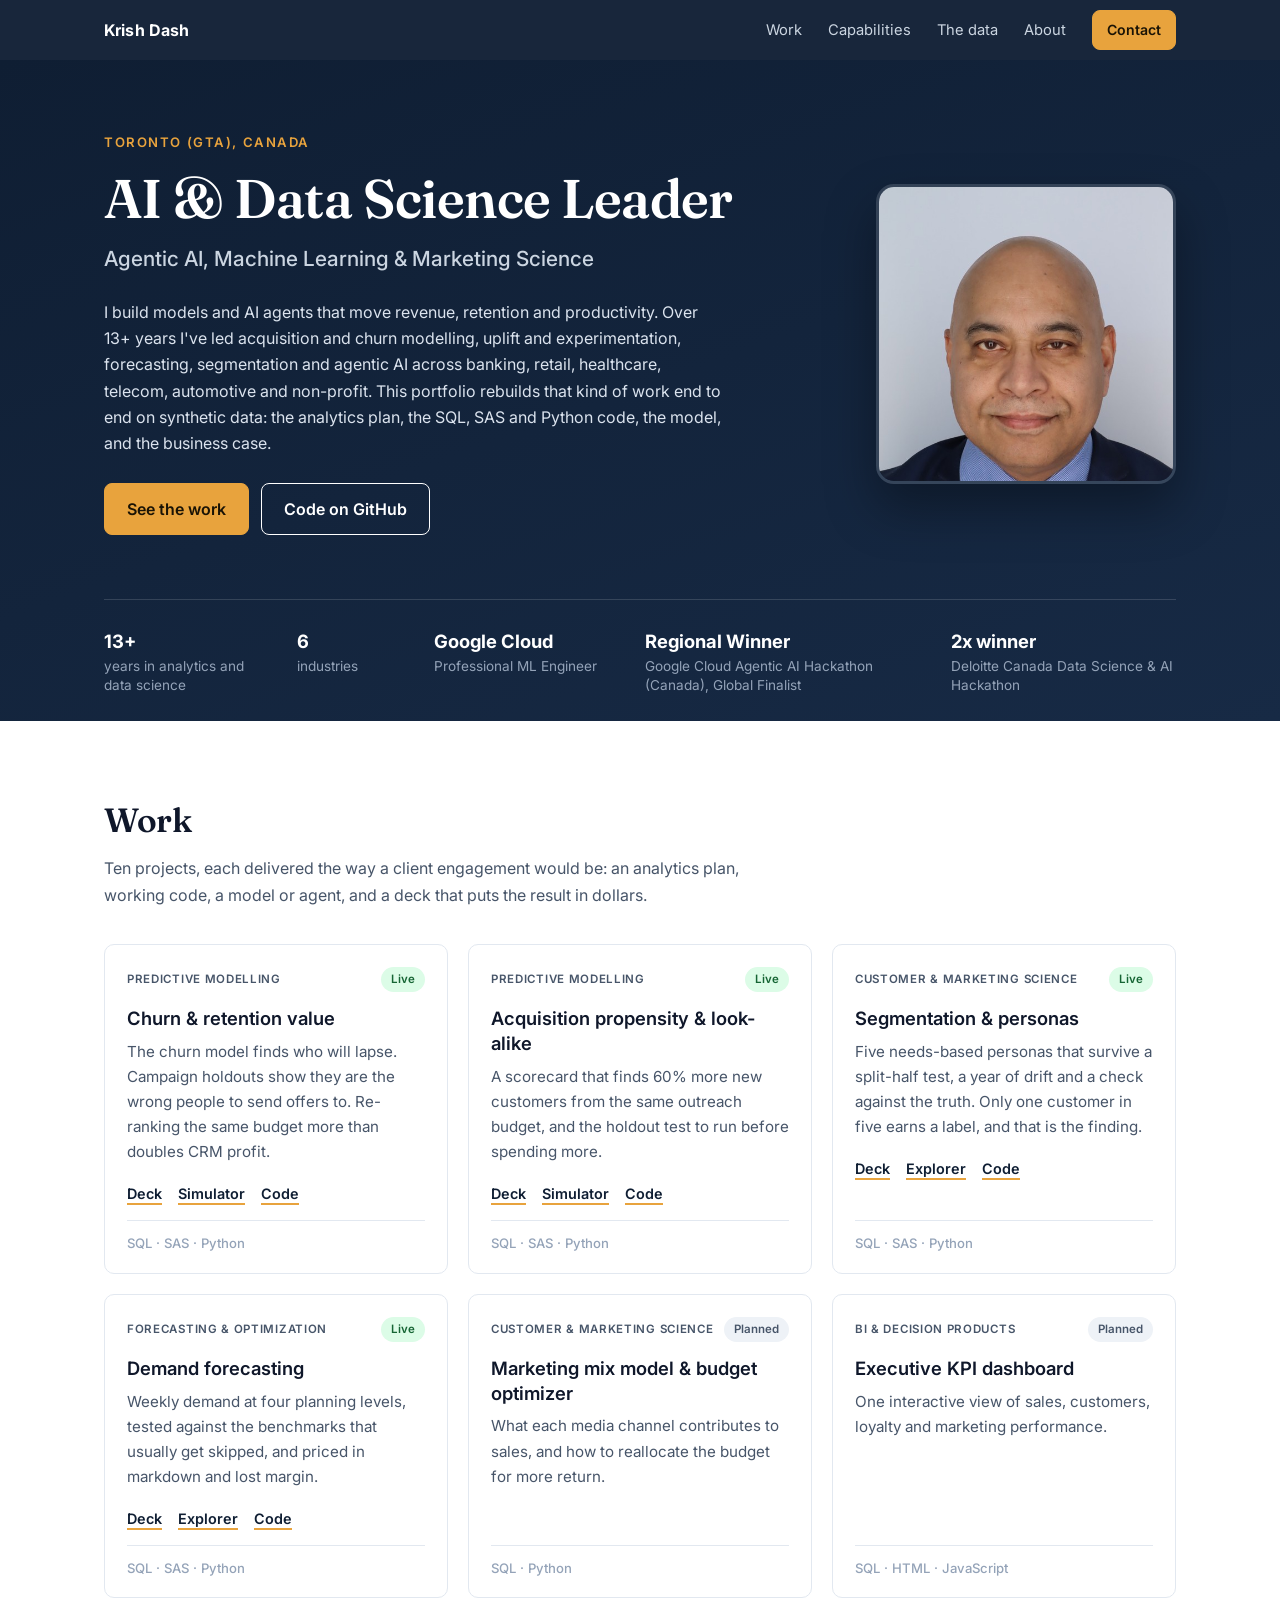
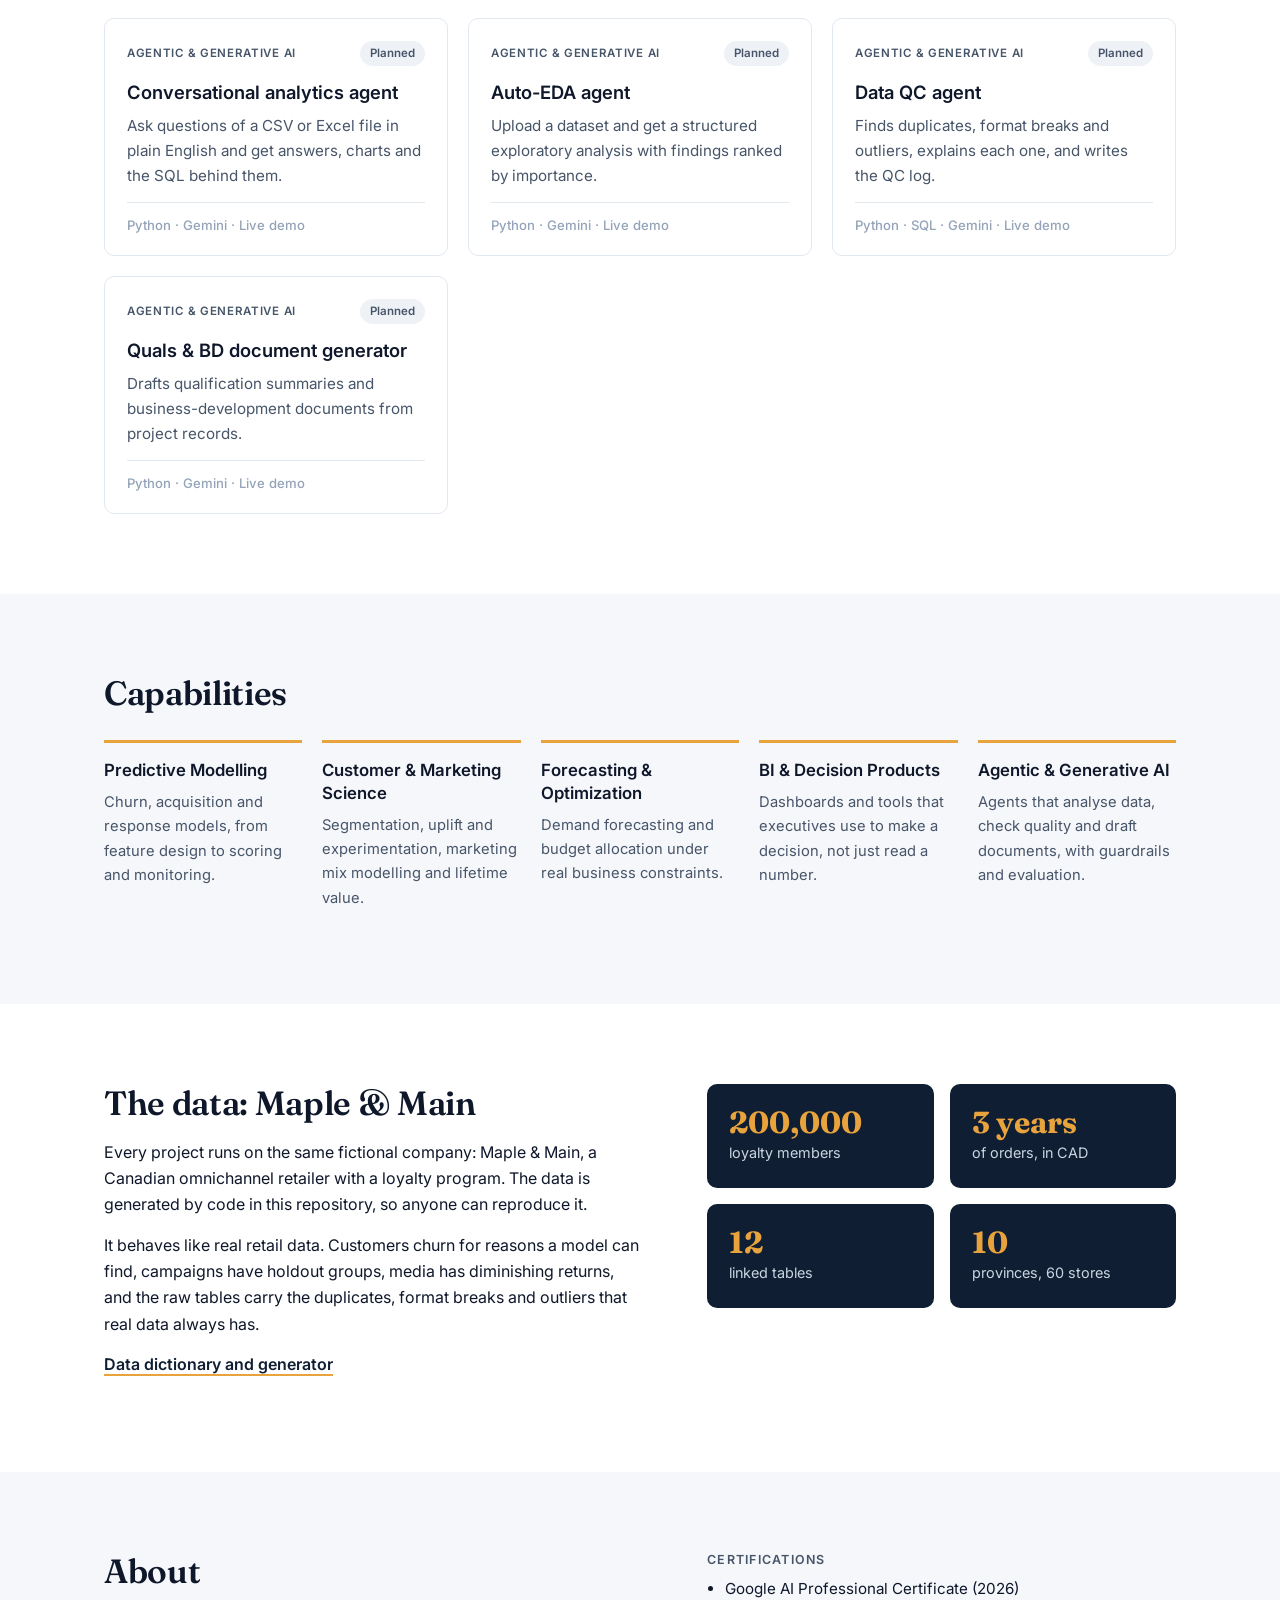
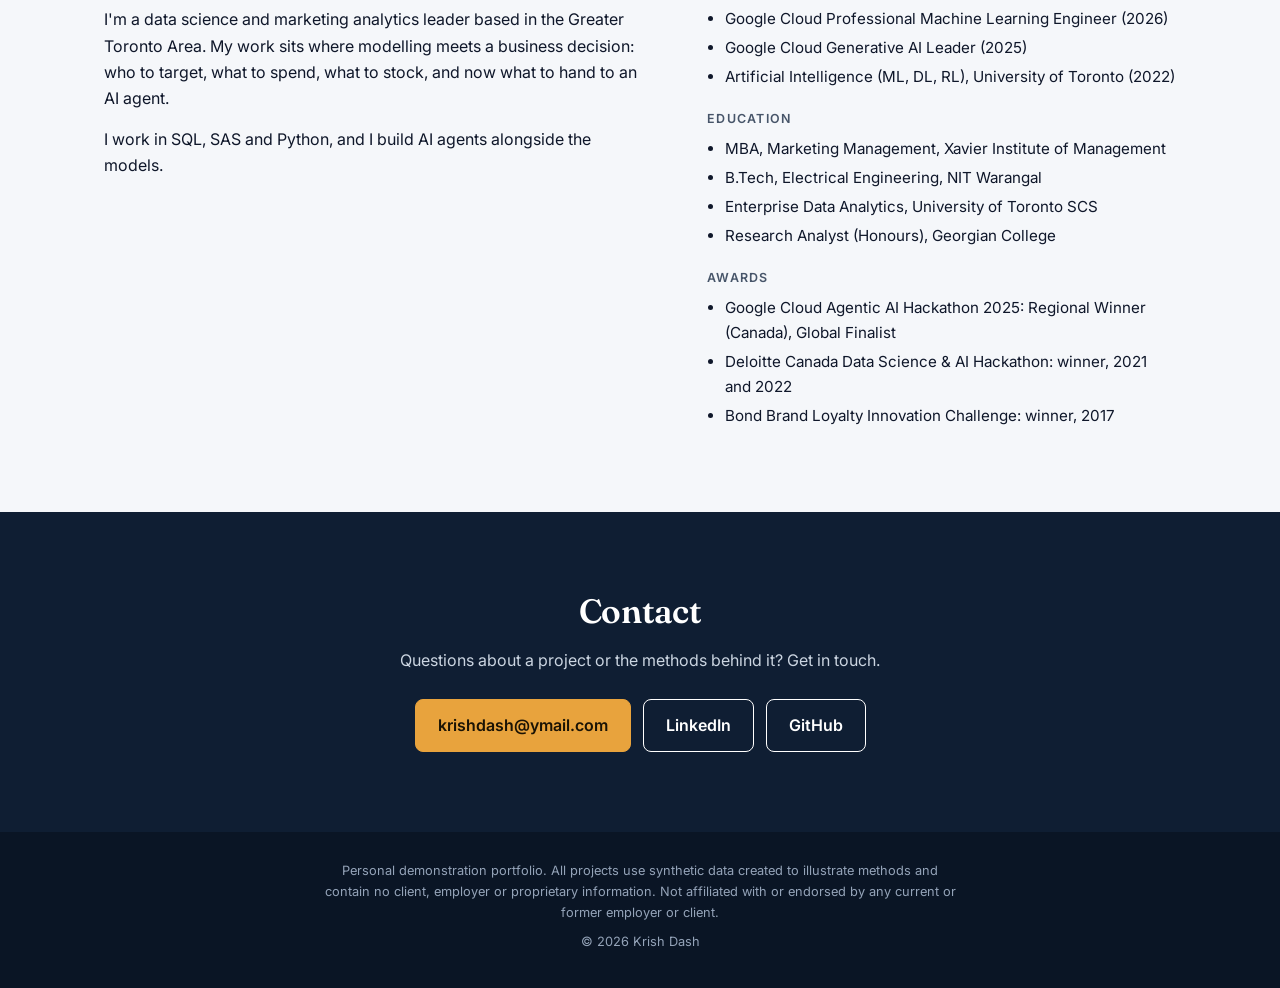
==== commit f7c70e09: "Demand Forecasting" ====
--- a/index.html
+++ b/index.html
@@ -83,9 +83,10 @@
       </article>
 
       <article class="card">
-        <div class="card-top"><span class="tag">Forecasting &amp; Optimization</span><span class="status">Planned</span></div>
+        <div class="card-top"><span class="tag">Forecasting &amp; Optimization</span><span class="status live">Live</span></div>
         <h3>Demand forecasting</h3>
-        <p>Weekly demand by category and store, with seasonality, promotions and forecast accuracy tracking.</p>
+        <p>Weekly demand at four planning levels, tested against the benchmarks that usually get skipped, and priced in markdown and lost margin.</p>
+        <p class="links"><a href="projects/04-demand-forecasting/deck/">Deck</a><a href="projects/04-demand-forecasting/demo/">Explorer</a><a href="https://github.com/kcdash/analytics-portfolio/tree/main/projects/04-demand-forecasting">Code</a></p>
         <p class="stack">SQL · SAS · Python</p>
       </article>
 
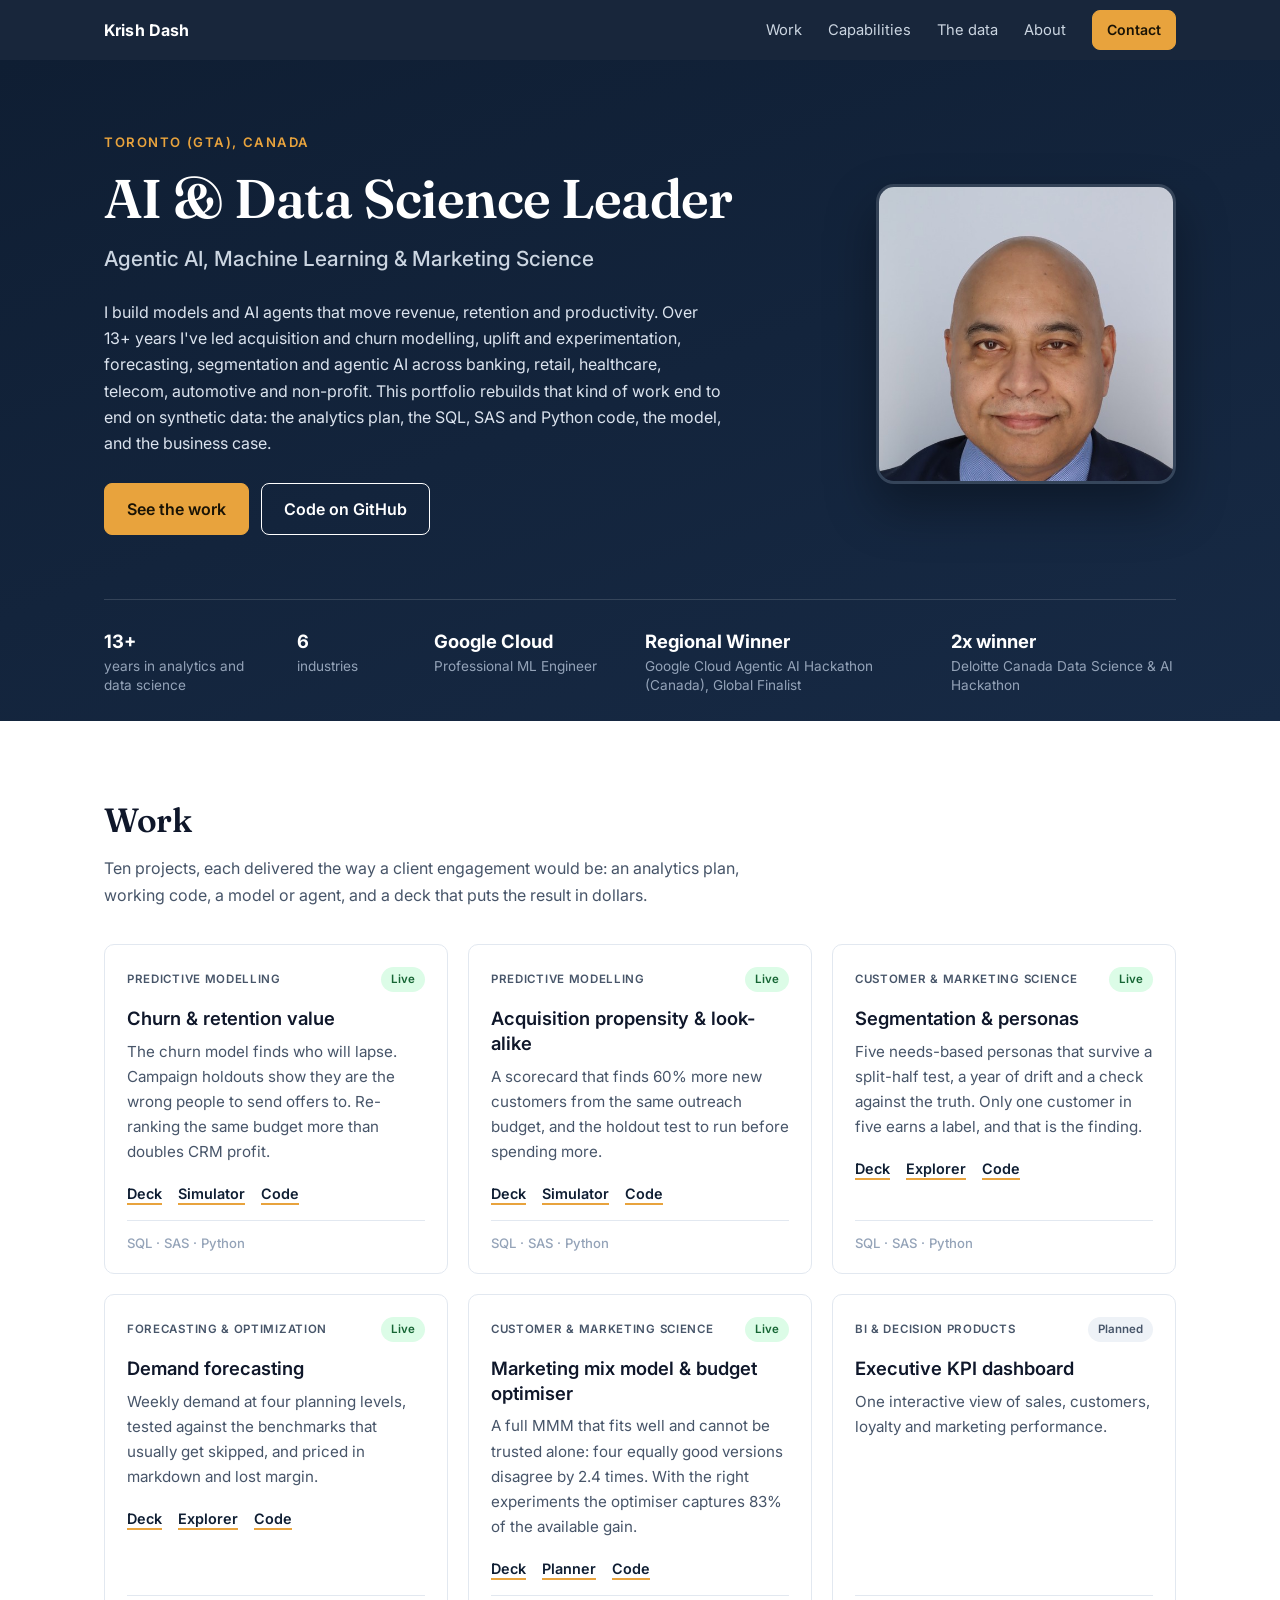
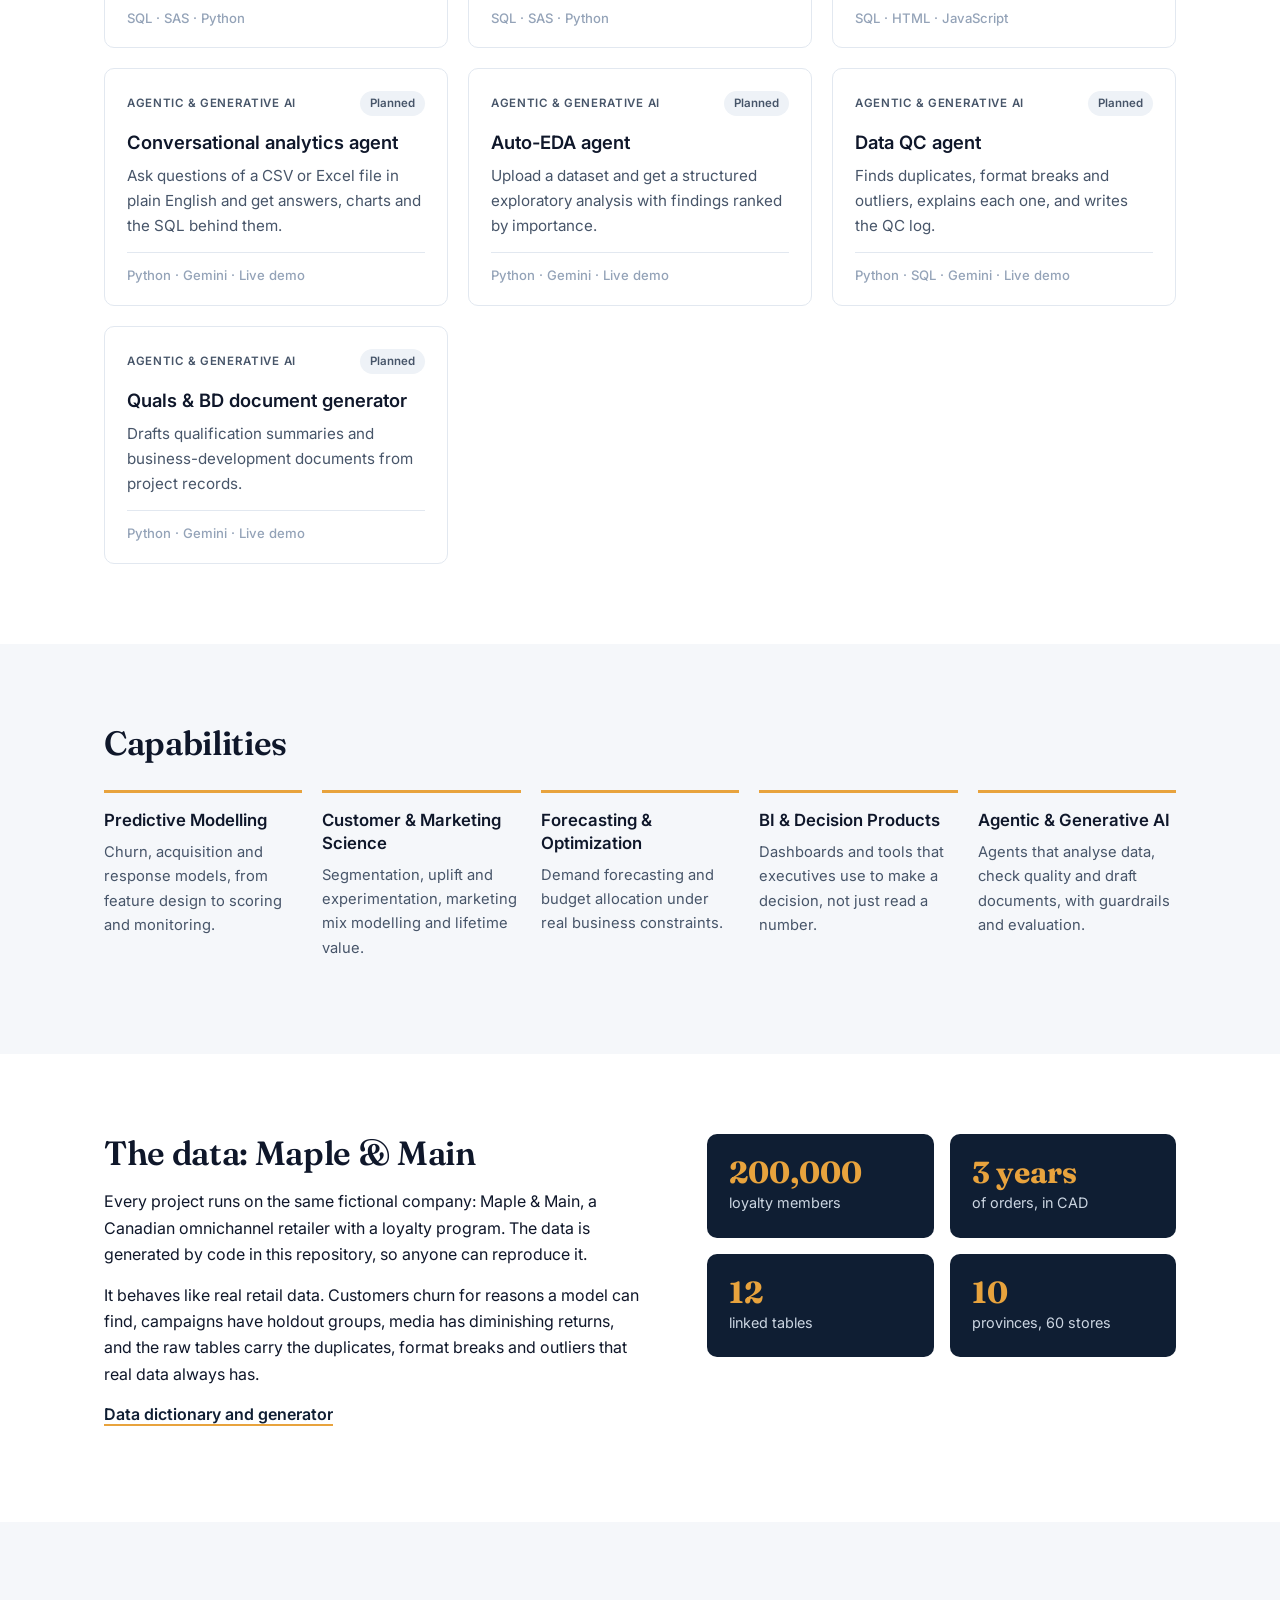
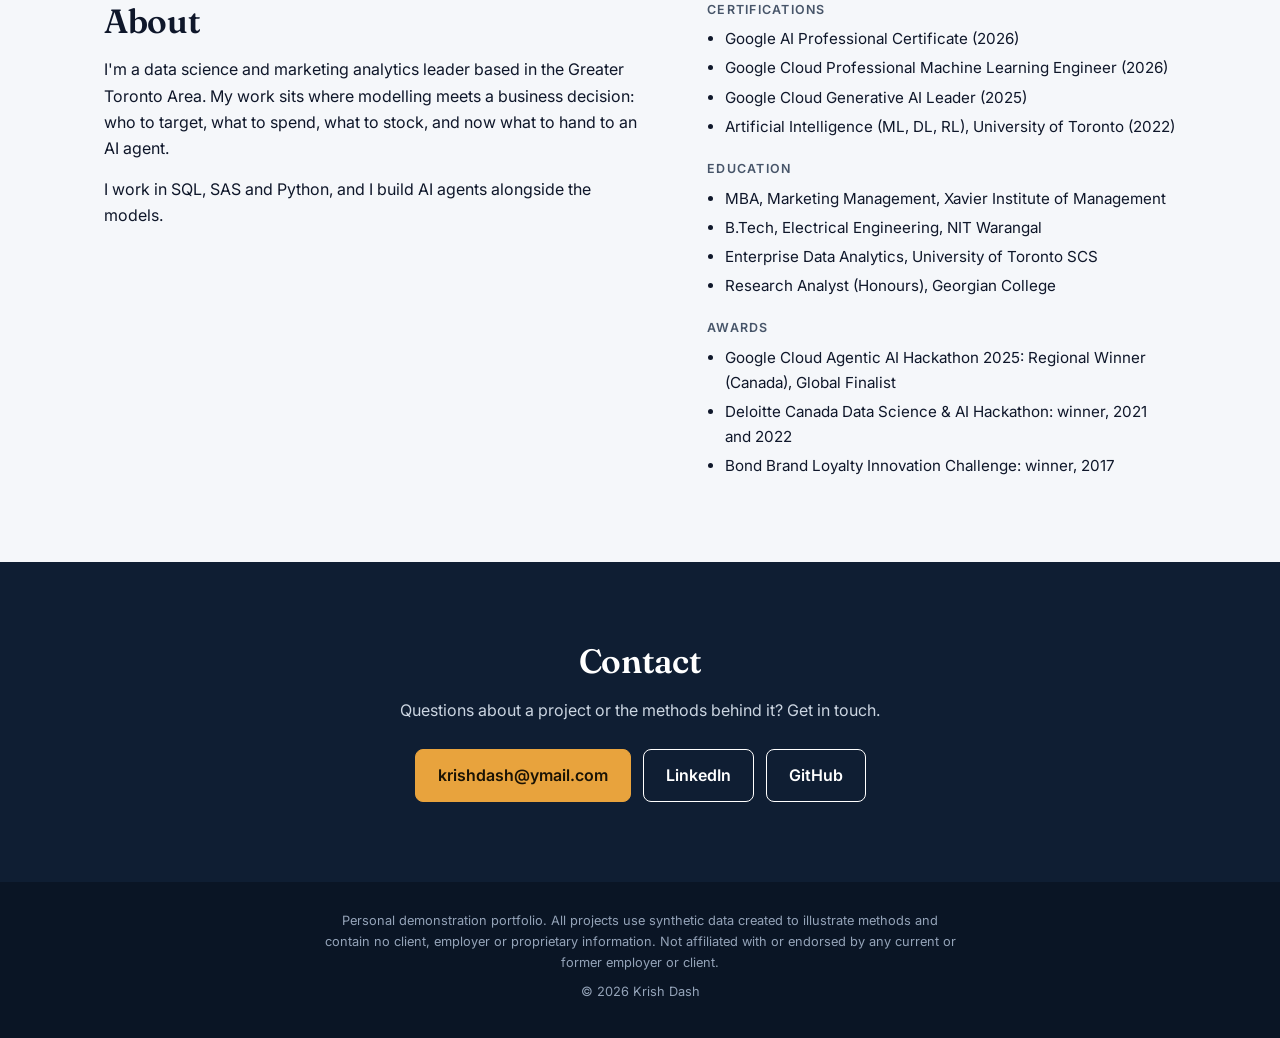
==== commit f2248111: "Market Mix Modeling" ====
--- a/index.html
+++ b/index.html
@@ -91,10 +91,11 @@
       </article>
 
       <article class="card">
-        <div class="card-top"><span class="tag">Customer &amp; Marketing Science</span><span class="status">Planned</span></div>
-        <h3>Marketing mix model &amp; budget optimizer</h3>
-        <p>What each media channel contributes to sales, and how to reallocate the budget for more return.</p>
-        <p class="stack">SQL · Python</p>
+        <div class="card-top"><span class="tag">Customer &amp; Marketing Science</span><span class="status live">Live</span></div>
+        <h3>Marketing mix model &amp; budget optimiser</h3>
+        <p>A full MMM that fits well and cannot be trusted alone: four equally good versions disagree by 2.4 times. With the right experiments the optimiser captures 83% of the available gain.</p>
+        <p class="links"><a href="projects/05-marketing-mix-model/deck/">Deck</a><a href="projects/05-marketing-mix-model/demo/">Planner</a><a href="https://github.com/kcdash/analytics-portfolio/tree/main/projects/05-marketing-mix-model">Code</a></p>
+        <p class="stack">SQL · SAS · Python</p>
       </article>
 
       <article class="card">
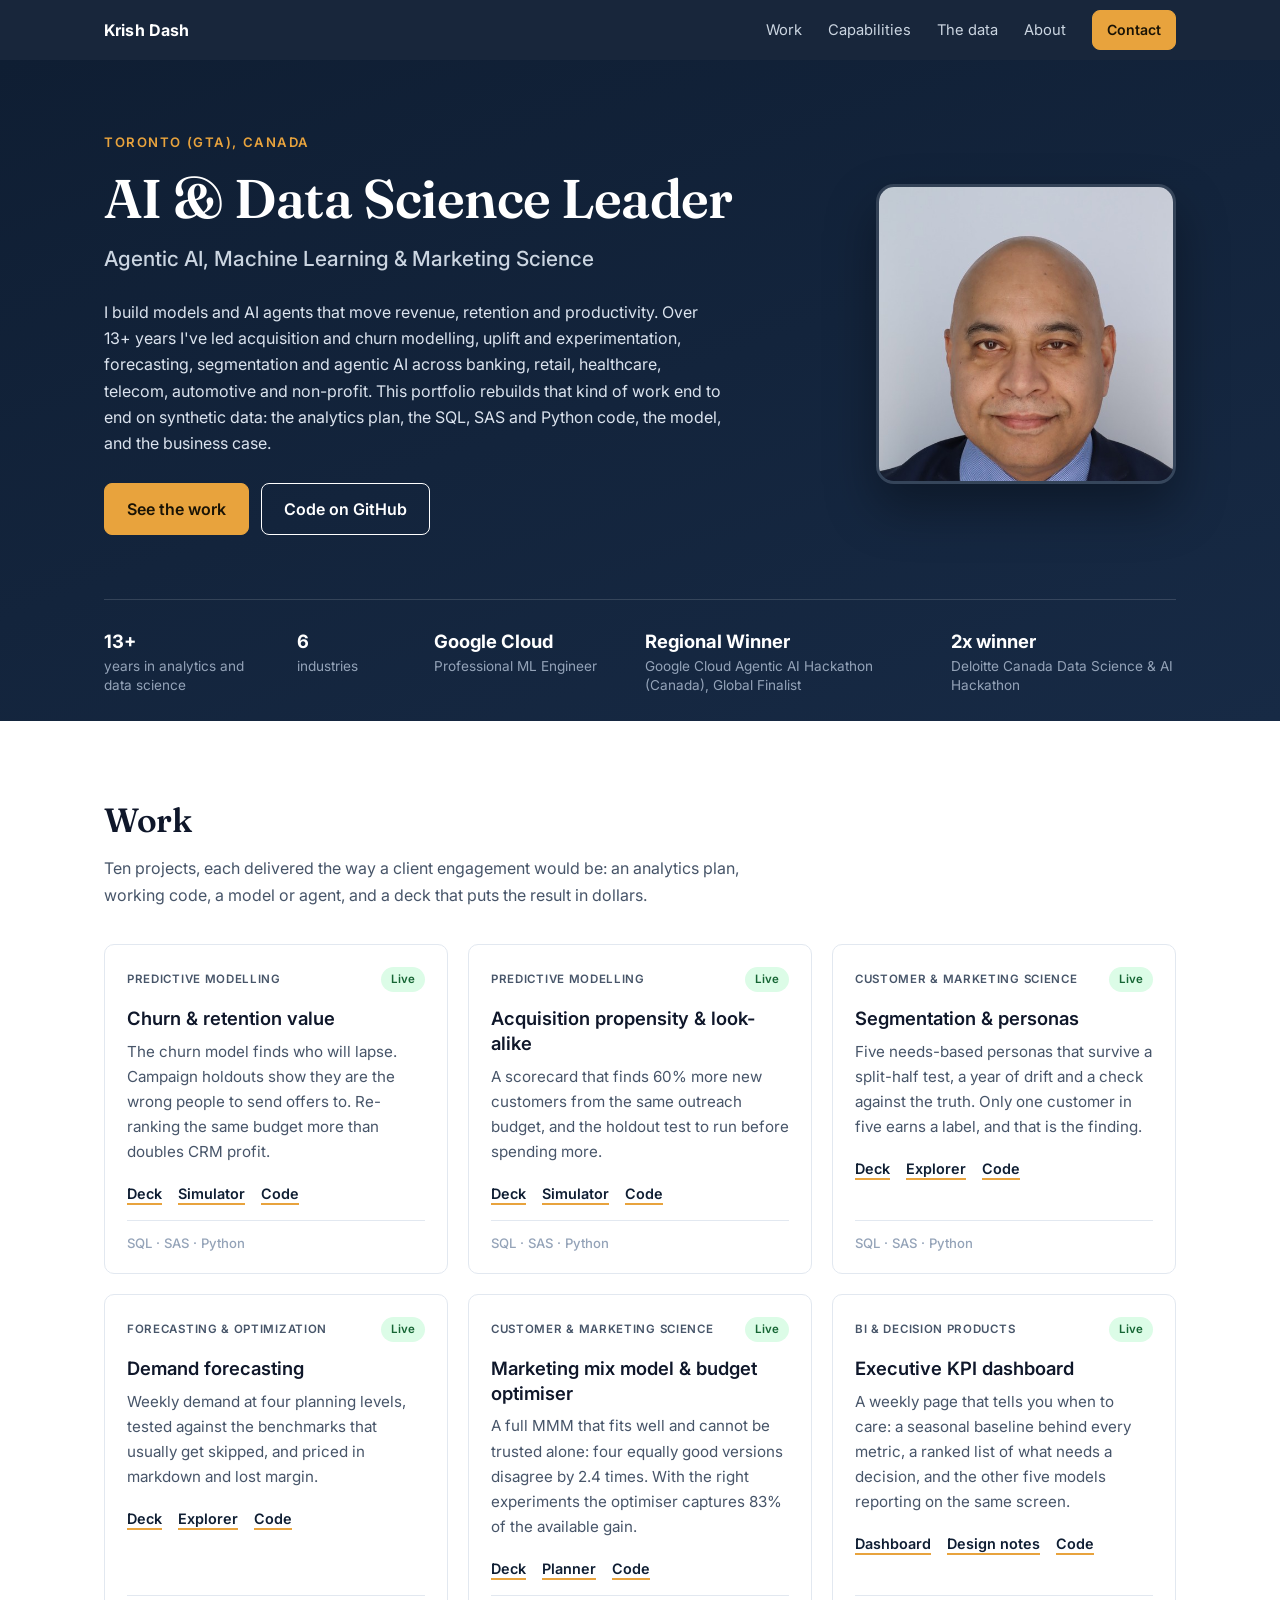
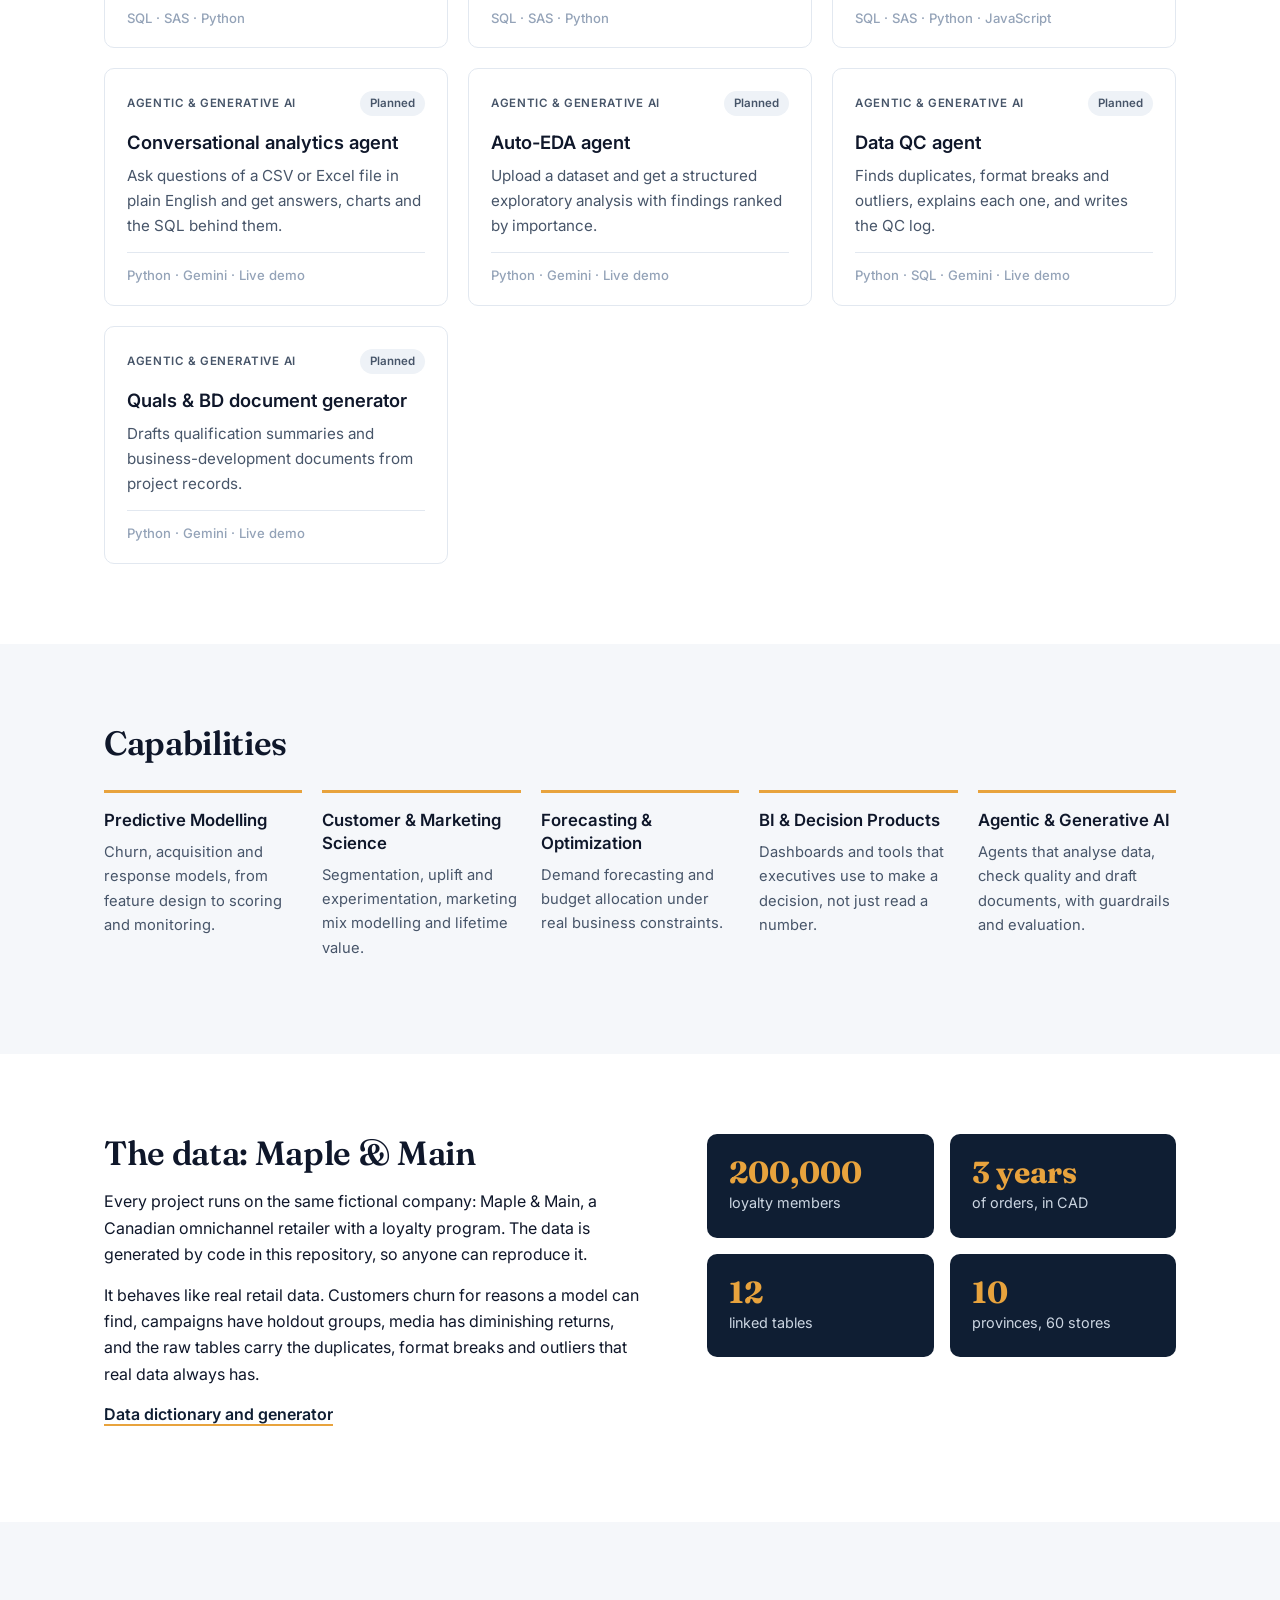
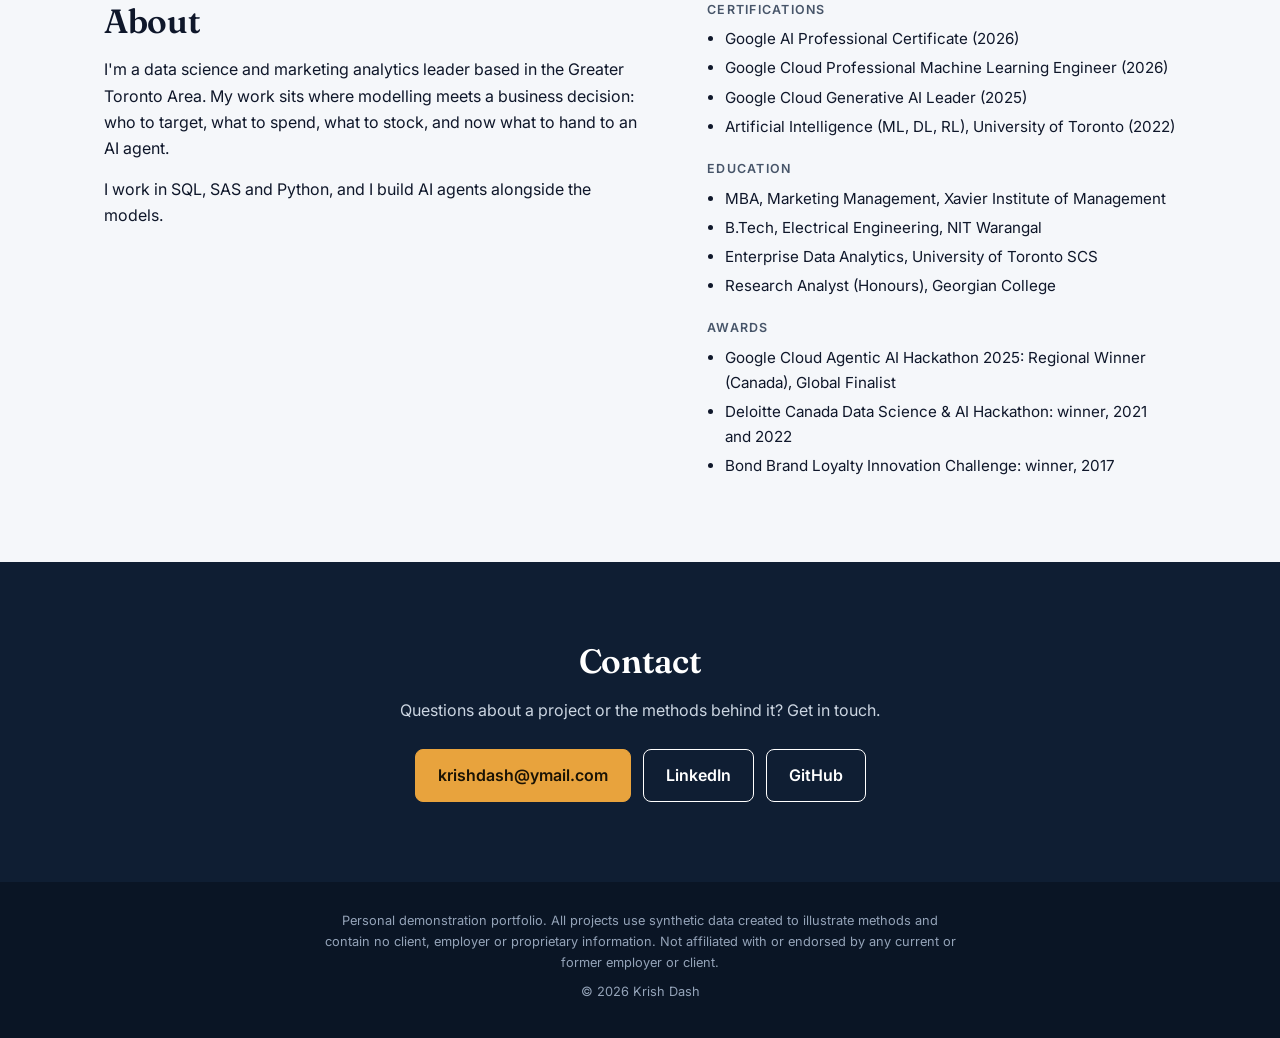
==== commit 4a9da24c: "Executive Dashboard" ====
--- a/index.html
+++ b/index.html
@@ -99,10 +99,11 @@
       </article>
 
       <article class="card">
-        <div class="card-top"><span class="tag">BI &amp; Decision Products</span><span class="status">Planned</span></div>
+        <div class="card-top"><span class="tag">BI &amp; Decision Products</span><span class="status live">Live</span></div>
         <h3>Executive KPI dashboard</h3>
-        <p>One interactive view of sales, customers, loyalty and marketing performance.</p>
-        <p class="stack">SQL · HTML · JavaScript</p>
+        <p>A weekly page that tells you when to care: a seasonal baseline behind every metric, a ranked list of what needs a decision, and the other five models reporting on the same screen.</p>
+        <p class="links"><a href="projects/06-executive-dashboard/demo/">Dashboard</a><a href="projects/06-executive-dashboard/deck/">Design notes</a><a href="https://github.com/kcdash/analytics-portfolio/tree/main/projects/06-executive-dashboard">Code</a></p>
+        <p class="stack">SQL · SAS · Python · JavaScript</p>
       </article>
 
       <article class="card">
